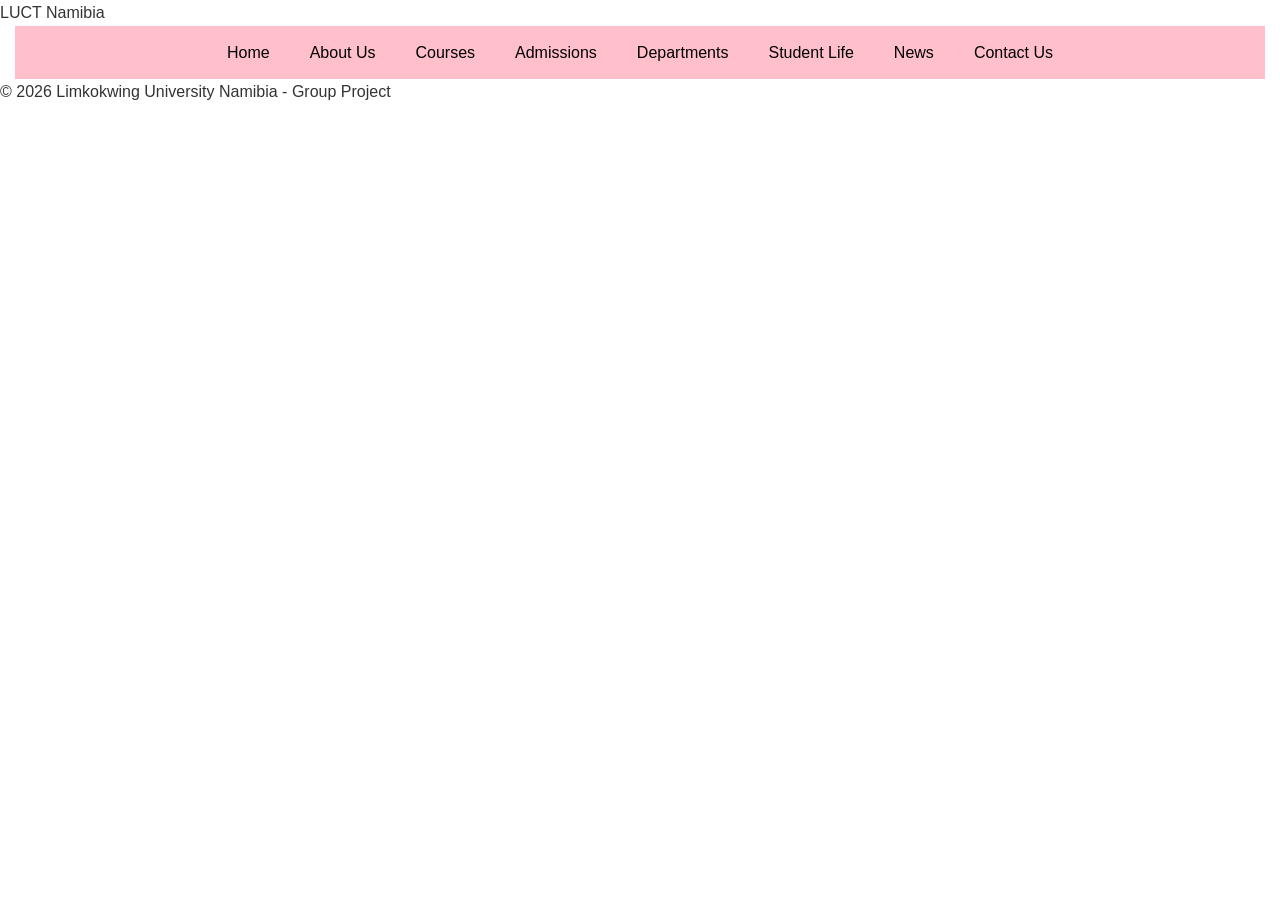
==== about.html @ 457fd742 "navbar" ====
<!DOCTYPE html>
<html lang="en">
<head>
    <meta charset="UTF-8">
    <meta name="viewport" content="width=device-width, initial-scale=1.0">
    <title>Home | Limkokwing University Namibia</title>
    <link rel="stylesheet" href="style.css">
</head>
<body>
    <header>
        <div class="navbar">
            <div class="logo">LUCT Namibia</div>
            <ul>
                <li><a href="index.html">Home</a></li>
                <li><a href="about.html">About Us</a></li>
                <li><a href="courses.html">Courses</a></li>
                <li><a href="admissions.html">Admissions</a></li>
                <li><a href="faculties.html">Departments</a></li>
                <li><a href="studentlife.html">Student Life</a></li>
                <li><a href="news.html">News</a></li>
                <li><a href="contact.html">Contact Us</a></li>
            </ul>
            </div>
        </nav>
    </header>

      <footer>
        <p>&copy; 2026 Limkokwing University Namibia - Group Project</p>
    </footer>
</body>
</html>
---- style.css ----
/* Basic reset */
*{
    margin: 0;
    padding: 0;
    box-sizing: border-box;
}

body{
    font-family: Arial, sans-serif;
    line-height: 1.6;
    color: #333;
}

/* Navigation Style */


.navbar a{  
   list-style-type:none;
    padding: 0px;
    display: flex;
    justify-content: left;
    float: left;
    text-align: center;
    padding: 14px 20px;
    display: flex;
    align-items:center;
    color:black;
    text-decoration:none;

}

.navbar ul{
      justify-content:center;
    padding:0px;
    margin:0 15px;
    list-style-type:none;
    display:flex;
    background-color:pink;
}
.navbar a:hover{
    background-color:rgb(219, 219, 177)
}
/* home-page-bento-box*/
.grid-container {
      display: grid;
      grid-template-rows: 200px 200px ;
    grid-template-columns: 1fr 1fr ;
    gap:1em;
    align-items: 1em;
    background-color:green;
    padding: 25px;
    padding-top: 2em;
    margin:2em;
    margin-left: 10em;
    margin-right: 10em;
}
.item1{
padding: 2em;
background-color: aqua;
color: white;
text-align: centre;
border-radius: 8px;
font-size:2rem;
    }
    .item2{
padding: 2em;
background-color: aqua;
color: white;
text-align: centre;
border-radius: 8px;
font-size:2rem;
    }
    .item3{
padding: 2em;
background-color: aqua;
color: white;
text-align: centre;
border-radius: 8px;
font-size:2rem;
    }
    .item4{
padding: 2em;
background-color: aqua;
color: white;
text-align: centre;
border-radius: 8px;
font-size:2rem;
    };
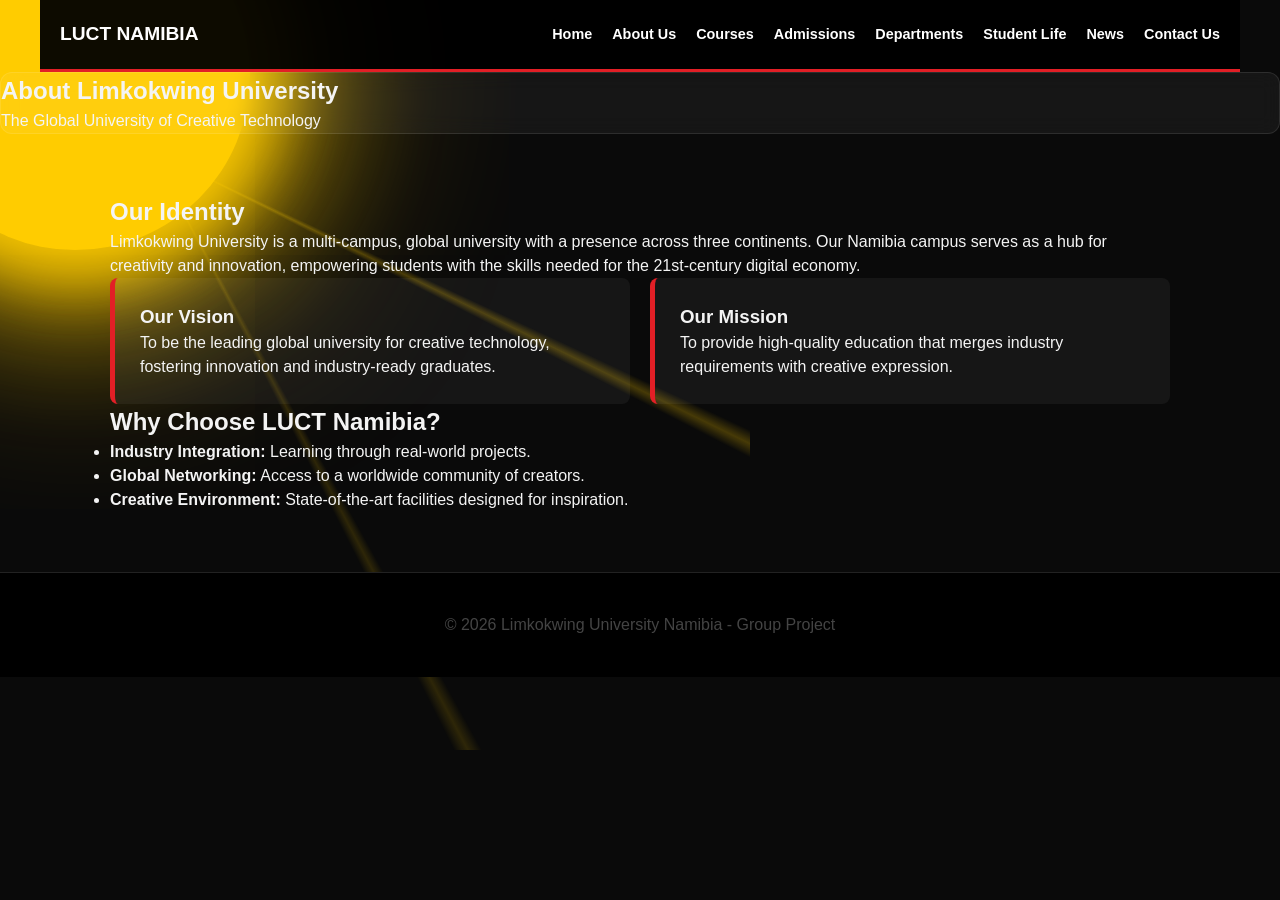
==== commit 895fe51b: "ABOUT US ALSO YEAH" ====
--- a/about.html
+++ b/about.html
@@ -3,7 +3,7 @@
 <head>
     <meta charset="UTF-8">
     <meta name="viewport" content="width=device-width, initial-scale=1.0">
-    <title>Home | Limkokwing University Namibia</title>
+    <title>About Us | Limkokwing University Namibia</title>
     <link rel="stylesheet" href="style.css">
 </head>
 <body>
@@ -20,11 +20,46 @@
                 <li><a href="news.html">News</a></li>
                 <li><a href="contact.html">Contact Us</a></li>
             </ul>
-            </div>
-        </nav>
+        </div>
     </header>
 
-      <footer>
+    <section class="about-banner">
+        <h1>About Limkokwing University</h1>
+        <p>The Global University of Creative Technology</p>
+    </section>
+
+    <main class="content-container">
+        <section class="university-profile">
+            <h2>Our Identity</h2>
+            <p>
+                Limkokwing University is a multi-campus, global university with a presence across 
+                three continents. Our Namibia campus serves as a hub for creativity and innovation, 
+                empowering students with the skills needed for the 21st-century digital economy.
+            </p>
+        </section>
+
+        <section class="vision-mission">
+            <div class="box">
+                <h3>Our Vision</h3>
+                <p>To be the leading global university for creative technology, fostering innovation and industry-ready graduates.</p>
+            </div>
+            <div class="box">
+                <h3>Our Mission</h3>
+                <p>To provide high-quality education that merges industry requirements with creative expression.</p>
+            </div>
+        </section>
+
+        <section class="core-values">
+            <h2>Why Choose LUCT Namibia?</h2>
+            <ul>
+                <li><strong>Industry Integration:</strong> Learning through real-world projects.</li>
+                <li><strong>Global Networking:</strong> Access to a worldwide community of creators.</li>
+                <li><strong>Creative Environment:</strong> State-of-the-art facilities designed for inspiration.</li>
+            </ul>
+        </section>
+    </main>
+
+    <footer>
         <p>&copy; 2026 Limkokwing University Namibia - Group Project</p>
     </footer>
 </body>
--- a/style.css
+++ b/style.css
@@ -1,89 +1,267 @@
-/* Basic reset */
-*{
-    margin: 0;
-    padding: 0;
-    box-sizing: border-box;
-}
-
-body{
-    font-family: Arial, sans-serif;
-    line-height: 1.6;
-    color: #333;
-}
-
-/* Navigation Style */
-
-
-.navbar a{  
-   list-style-type:none;
-    padding: 0px;
-    display: flex;
-    justify-content: left;
-    float: left;
-    text-align: center;
-    padding: 14px 20px;
-    display: flex;
-    align-items:center;
-    color:black;
-    text-decoration:none;
-
-}
-
-.navbar ul{
-      justify-content:center;
-    padding:0px;
-    margin:0 15px;
-    list-style-type:none;
-    display:flex;
-    background-color:pink;
-}
-.navbar a:hover{
-    background-color:rgb(219, 219, 177)
-}
-/* home-page-bento-box*/
-.grid-container {
-      display: grid;
-      grid-template-rows: 200px 200px ;
-    grid-template-columns: 1fr 1fr ;
-    gap:1em;
-    align-items: 1em;
-    background-color:green;
+/* LIMKOKWING UNIVERSITY NAMIBIA - FINAL CLEAN VERSION */
+
+/* --- 1. RESET --- */
+* { 
+    margin: 0; 
+    padding: 0; 
+    box-sizing: border-box; 
+}
+
+:root {
+    --luct-red: #e21f26;
+    --gold: #ffcc00;
+    --dark-bg: #0a0a0a;
+    --glass: rgba(255, 255, 255, 0.05);
+}
+
+/* --- 2. BODY --- */
+body { 
+    font-family: 'Inter', sans-serif; 
+    background: var(--dark-bg); 
+    color: #f4f4f4; 
+    line-height: 1.5; 
+    position: relative;
+    overflow-x: hidden;
+    min-height: 100vh;
+}
+
+/* --- 3. BACKGROUND EFFECTS --- */
+
+/* 🌕 Moon */
+body::before {
+    content: '';
+    position: fixed;
+    top: -100px; 
+    left: -100px; 
+    width: 350px;
+    height: 350px;
+    background: var(--gold); 
+    border-radius: 50%;
+    box-shadow: 
+        0 0 60px 30px rgba(255, 204, 0, 0.9), 
+        0 0 120px 60px rgba(255, 204, 0, 0.6), 
+        0 0 200px 100px rgba(255, 204, 0, 0.3);
+    z-index: -2; 
+    animation: moonPulse 4s ease-in-out infinite;
+    pointer-events: none;
+}
+
+/* 🌟 Rays */
+body::after {
+    content: '';
+    position: fixed;
+    top: -450px;
+    left: -450px;
+    width: 1200px;
+    height: 1200px;
+    background: conic-gradient(
+        from 115deg at center,
+        transparent 0%,
+        rgba(255, 204, 0, 0.25) 0.3%,
+        transparent 0.6%,
+        transparent 10%,
+        rgba(255, 204, 0, 0.15) 10.3%,
+        transparent 10.6%
+    );
+    z-index: -3; /* ✅ FIX: push further behind */
+    pointer-events: none;
+}
+
+/* --- 4. NAVBAR --- */
+.navbar { 
+    display: flex; 
+    justify-content: space-between; 
+    align-items: center; 
+    max-width: 1200px; 
+    margin: 0 auto; 
+    padding: 20px;
+    background: rgba(0, 0, 0, 0.95);
+    border-bottom: 3px solid var(--luct-red);
+    position: sticky;
+    top: 0;
+    z-index: 1000;
+}
+
+.logo { 
+    color: #fff; 
+    font-weight: 800; 
+    font-size: 1.2rem; 
+    text-transform: uppercase; 
+}
+
+.logo span { 
+    color: var(--luct-red); 
+    margin-left: 5px; 
+}
+
+.navbar ul { 
+    list-style: none; 
+    display: flex; 
+    gap: 20px; /* ✅ improved spacing */
+}
+
+.navbar ul li a { 
+    color: #fff; 
+    text-decoration: none; 
+    font-size: 0.9rem; 
+    font-weight: 600; 
+    transition: 0.3s; 
+}
+
+.navbar ul li a:hover, 
+.navbar ul li a.active { 
+    color: var(--luct-red); 
+}
+
+/* --- 5. BREAKING NEWS --- */
+.breaking-news-bar {
+    display: flex;
+    background: #000;
+    height: 50px;
+    border-bottom: 2px solid var(--luct-red);
+    overflow: hidden;
+    position: relative; /* ✅ FIX */
+}
+
+.ticker-label {
+    background: var(--luct-red);
+    color: #fff;
+    padding: 0 25px;
+    display: flex;
+    align-items: center;
+    font-weight: 800;
+    font-size: 0.85rem;
+    box-shadow: 10px 0 15px rgba(0,0,0,0.5);
+}
+
+.ticker-window { 
+    flex: 1; 
+    overflow: hidden; 
+    display: flex; 
+    align-items: center; 
+}
+
+.ticker-track {
+    display: flex;
+    white-space: nowrap;
+    animation: tv-scroll 25s linear infinite;
+    will-change: transform; /* ✅ performance fix */
+}
+
+.ticker-track span {
+    padding-right: 100px;
+    color: #fff;
+    font-size: 0.95rem;
+}
+
+/* --- 6. CONTENT --- */
+.container, 
+.content-container { 
+    max-width: 1100px; 
+    margin: 40px auto; 
+    padding: 20px; 
+    position: relative; 
+    z-index: 5; 
+}
+
+/* --- ABOUT --- */
+.about-banner, 
+.news-card {
+    background: var(--glass);
+    backdrop-filter: blur(10px);
+    border: 1px solid rgba(255, 255, 255, 0.1);
+    border-radius: 12px;
+}
+
+/* ✅ FIX: responsive layout */
+.vision-mission {
+    display: flex;
+    gap: 20px;
+    flex-wrap: wrap;
+}
+
+.vision-mission .box {
+    flex: 1 1 300px;
+    background: var(--glass);
     padding: 25px;
-    padding-top: 2em;
-    margin:2em;
-    margin-left: 10em;
-    margin-right: 10em;
-}
-.item1{
-padding: 2em;
-background-color: aqua;
-color: white;
-text-align: centre;
-border-radius: 8px;
-font-size:2rem;
+    border-left: 5px solid var(--luct-red);
+    border-radius: 8px;
+}
+
+/* --- NEWS --- */
+.news-grid { 
+    display: grid; 
+    grid-template-columns: repeat(auto-fit, minmax(280px, 1fr)); 
+    gap: 25px; 
+}
+
+.news-card { 
+    overflow: hidden; 
+    transition: 0.3s; 
+}
+
+.news-card:hover { 
+    transform: translateY(-8px); 
+    border-color: var(--luct-red); 
+}
+
+.card-img { 
+    height: 200px; 
+    background-size: cover; 
+    background-position: center; 
+}
+
+.card-content { 
+    padding: 25px; 
+}
+
+.label { 
+    color: var(--luct-red); 
+    font-weight: bold; 
+    font-size: 0.75rem; 
+    text-transform: uppercase; 
+}
+
+/* --- BUTTON --- */
+.btn { 
+    display: inline-block;
+    padding: 10px 22px; 
+    background: var(--luct-red); 
+    color: #fff; 
+    text-decoration: none;
+    border-radius: 4px; 
+    font-weight: bold;
+    cursor: pointer;
+    transition: 0.3s;
+}
+
+.btn:hover { 
+    background: #fff; 
+    color: var(--luct-red); 
+}
+
+/* --- FOOTER --- */
+footer { 
+    text-align: center; 
+    padding: 40px; 
+    background: #000; 
+    color: #444; 
+    border-top: 1px solid #222;
+}
+
+/* --- ANIMATIONS --- */
+@keyframes moonPulse {
+    0%, 100% { 
+        transform: scale(1); 
+        opacity: 0.7; 
     }
-    .item2{
-padding: 2em;
-background-color: aqua;
-color: white;
-text-align: centre;
-border-radius: 8px;
-font-size:2rem;
+    50% { 
+        transform: scale(1.05); 
+        opacity: 1; 
     }
-    .item3{
-padding: 2em;
-background-color: aqua;
-color: white;
-text-align: centre;
-border-radius: 8px;
-font-size:2rem;
-    }
-    .item4{
-padding: 2em;
-background-color: aqua;
-color: white;
-text-align: centre;
-border-radius: 8px;
-font-size:2rem;
-    };
-    +}
+
+@keyframes tv-scroll {
+    from { transform: translateX(0); }
+    to { transform: translateX(-50%); }
+}
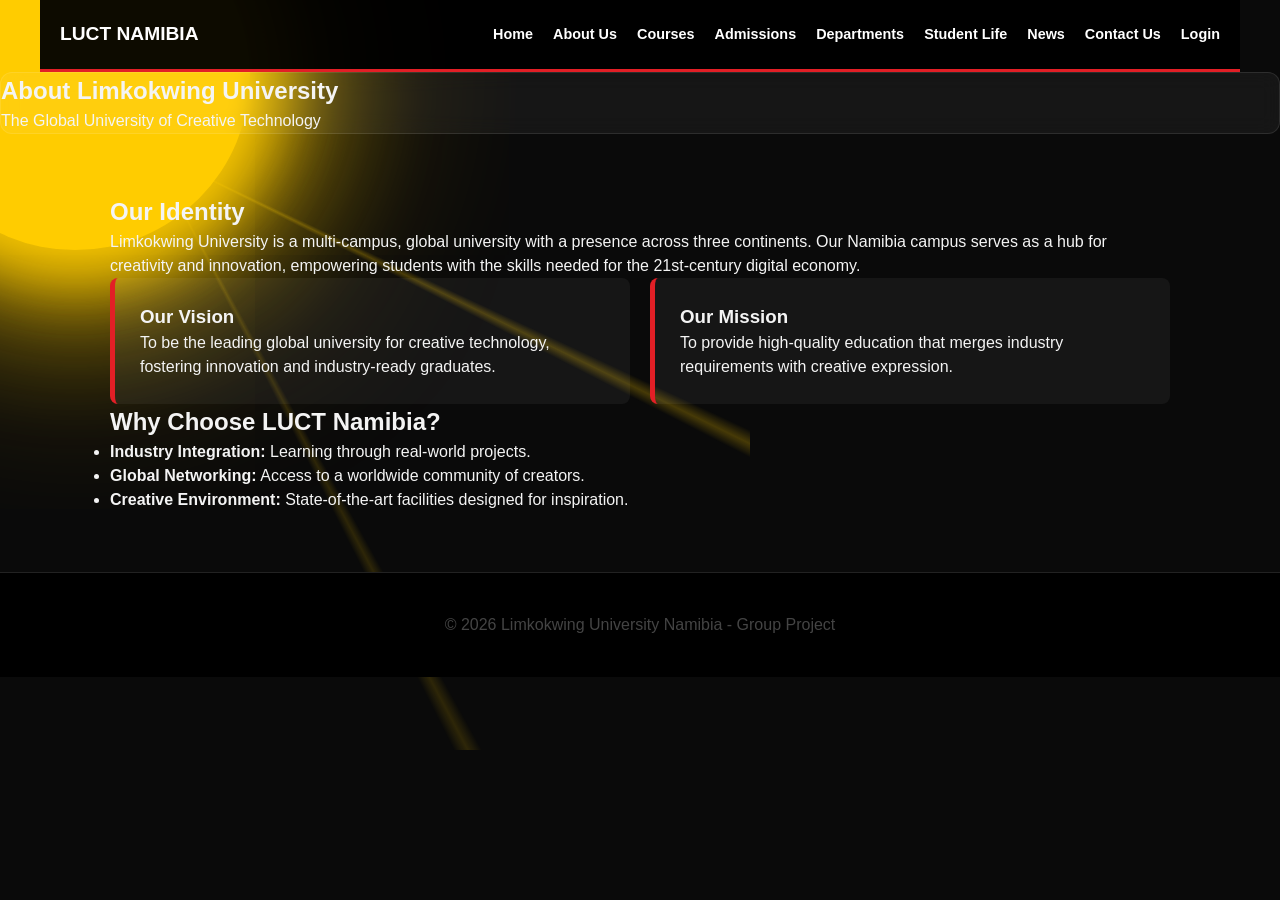
==== commit 9ea0878e: "linked the correct javascript" ====
--- a/about.html
+++ b/about.html
@@ -19,6 +19,7 @@
                 <li><a href="studentlife.html">Student Life</a></li>
                 <li><a href="news.html">News</a></li>
                 <li><a href="contact.html">Contact Us</a></li>
+                <li><a href="login.html">Login</a></li>
             </ul>
         </div>
     </header>
@@ -62,5 +63,9 @@
     <footer>
         <p>&copy; 2026 Limkokwing University Namibia - Group Project</p>
     </footer>
+
+<script src="js/nav.js"></script>
+<script src="js/admissions.js"></script>
+<script src="js/login.js"></script>    
 </body>
 </html>
--- a/style.css
+++ b/style.css
@@ -1,4 +1,4 @@
-/* LIMKOKWING UNIVERSITY NAMIBIA - FINAL CLEAN VERSION */
+
 
 /* --- 1. RESET --- */
 * { 
@@ -27,7 +27,7 @@
 
 /* --- 3. BACKGROUND EFFECTS --- */
 
-/* 🌕 Moon */
+/*  Moon */
 body::before {
     content: '';
     position: fixed;
@@ -46,7 +46,7 @@
     pointer-events: none;
 }
 
-/* 🌟 Rays */
+/*  Rays */
 body::after {
     content: '';
     position: fixed;
@@ -187,7 +187,15 @@
     border-left: 5px solid var(--luct-red);
     border-radius: 8px;
 }
-
+.item1{
+display: flex;
+padding: 1.5em;
+color: white;
+text-align: centre;
+border-radius: 8px;
+font-size:2rem;
+gap: var(--gap-size)
+}
 /* --- NEWS --- */
 .news-grid { 
     display: grid; 
@@ -254,6 +262,7 @@
     0%, 100% { 
         transform: scale(1); 
         opacity: 0.7; 
+>>>>>>> 895fe51b7016f269756a88d7f6ab9ed6ba9dc05d
     }
     50% { 
         transform: scale(1.05); 
@@ -264,4 +273,59 @@
 @keyframes tv-scroll {
     from { transform: translateX(0); }
     to { transform: translateX(-50%); }
-}+}
+
+/* --- HERO --- */
+.hero {
+  position: relative;
+  height: 80vh;
+  background: url('images/images2.jpg') no-repeat center center/cover;
+  display: flex;
+  align-items: center;
+  justify-content: center;
+  text-align: center;
+}
+
+.hero-overlay {
+  background: rgba(0, 0, 0, 0.6);
+  padding: 40px;
+  border-radius: 12px;
+}
+
+.hero h1 {
+  font-size: 3rem;
+  color: var(--gold);
+  margin-bottom: 15px;
+}
+
+.hero p {
+  font-size: 1.2rem;
+  color: #fff;
+  margin-bottom: 25px;
+}
+
+/* --- GRID CONTAINER --- */
+.grid-container {
+  display: grid;
+  grid-template-columns: repeat(auto-fit, minmax(250px, 1fr));
+  gap: 20px;
+  margin: 40px auto;
+  max-width: 1100px;
+  padding: 20px;
+}
+
+.grid-container div {
+  background: var(--glass);
+  backdrop-filter: blur(8px);
+  padding: 30px;
+  text-align: center;
+  font-size: 1.2rem;
+  border-radius: 10px;
+  border-left: 5px solid var(--luct-red);
+  transition: 0.3s;
+}
+
+.grid-container div:hover {
+  transform: translateY(-5px);
+  border-color: var(--gold);
+};
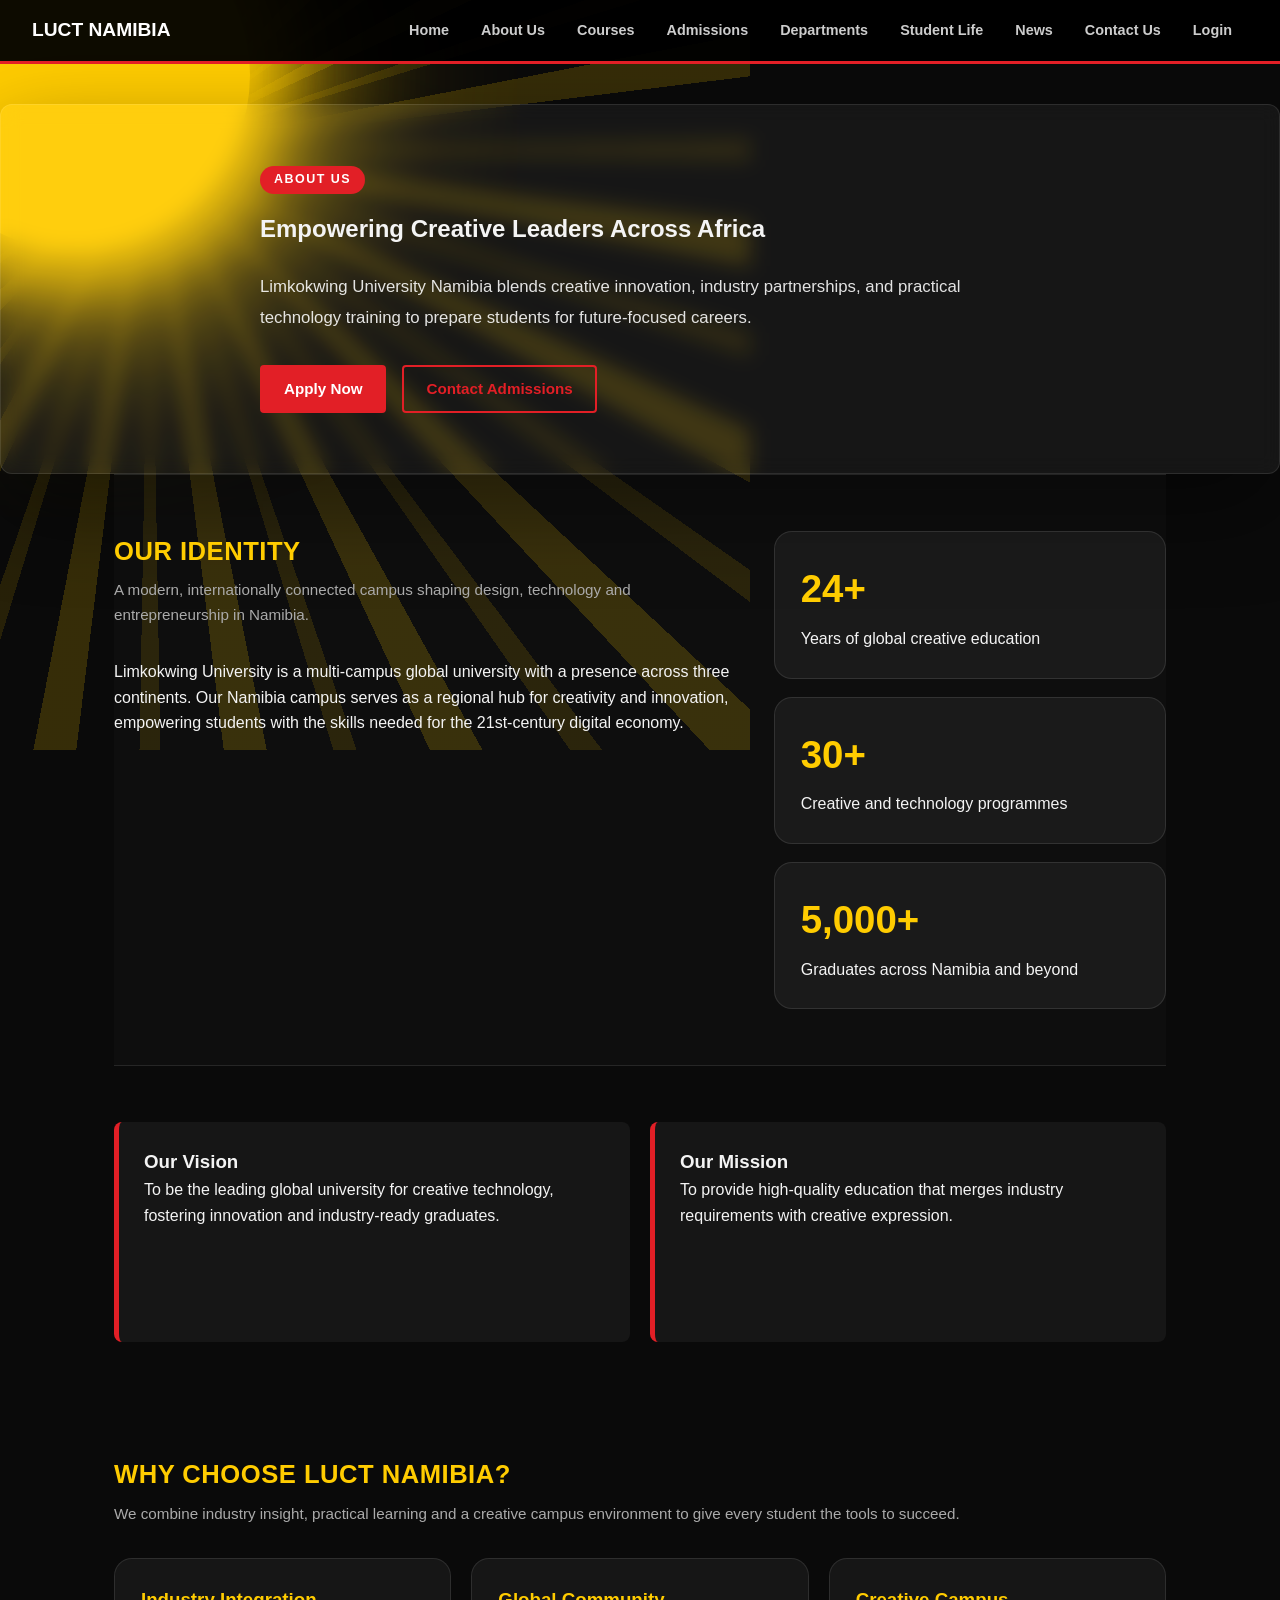
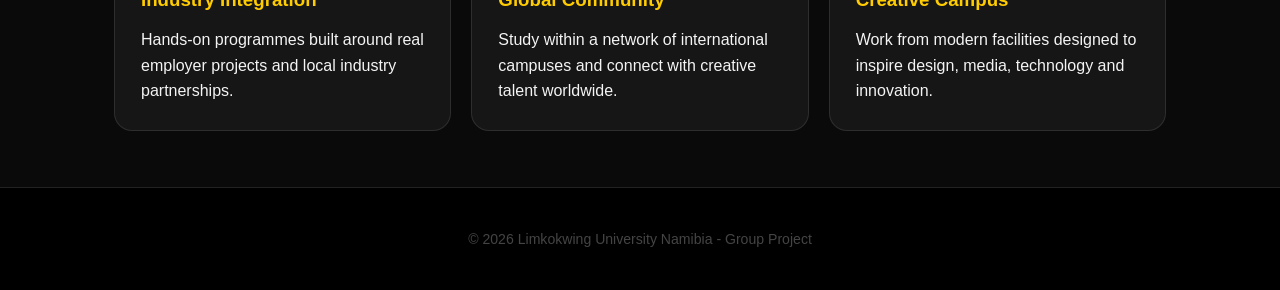
==== commit 8afc1e7b: "I  PUT MY INFOR ON THE LOGIN PAGE THAT WILL BE ACCESSED BY ADMINISTRATORS ONLY , BUT ITS NOT MY PAGE" ====
--- a/about.html
+++ b/about.html
@@ -24,22 +24,44 @@
         </div>
     </header>
 
-    <section class="about-banner">
-        <h1>About Limkokwing University</h1>
-        <p>The Global University of Creative Technology</p>
+    <section class="about-banner section">
+        <div class="banner-copywrap">
+            <span class="hero-badge">About Us</span>
+            <h1>Empowering Creative Leaders Across Africa</h1>
+            <p class="banner-copy">Limkokwing University Namibia blends creative innovation, industry partnerships, and practical technology training to prepare students for future-focused careers.</p>
+            <div class="banner-actions">
+                <a href="admissions.html" class="btn">Apply Now</a>
+                <a href="contact.html" class="btn btn-outline">Contact Admissions</a>
+            </div>
+        </div>
     </section>
 
     <main class="content-container">
-        <section class="university-profile">
-            <h2>Our Identity</h2>
-            <p>
-                Limkokwing University is a multi-campus, global university with a presence across 
-                three continents. Our Namibia campus serves as a hub for creativity and innovation, 
-                empowering students with the skills needed for the 21st-century digital economy.
-            </p>
+        <section class="university-profile section section-alt">
+            <div class="profile-grid">
+                <div>
+                    <h2 class="section-title">Our Identity</h2>
+                    <p class="section-sub">A modern, internationally connected campus shaping design, technology and entrepreneurship in Namibia.</p>
+                    <p>Limkokwing University is a multi-campus global university with a presence across three continents. Our Namibia campus serves as a regional hub for creativity and innovation, empowering students with the skills needed for the 21st-century digital economy.</p>
+                </div>
+                <div class="profile-stats">
+                    <div class="stat-card">
+                        <div class="stat-value">24+</div>
+                        <p>Years of global creative education</p>
+                    </div>
+                    <div class="stat-card">
+                        <div class="stat-value">30+</div>
+                        <p>Creative and technology programmes</p>
+                    </div>
+                    <div class="stat-card">
+                        <div class="stat-value">5,000+</div>
+                        <p>Graduates across Namibia and beyond</p>
+                    </div>
+                </div>
+            </div>
         </section>
 
-        <section class="vision-mission">
+        <section class="vision-mission section">
             <div class="box">
                 <h3>Our Vision</h3>
                 <p>To be the leading global university for creative technology, fostering innovation and industry-ready graduates.</p>
@@ -50,13 +72,23 @@
             </div>
         </section>
 
-        <section class="core-values">
-            <h2>Why Choose LUCT Namibia?</h2>
-            <ul>
-                <li><strong>Industry Integration:</strong> Learning through real-world projects.</li>
-                <li><strong>Global Networking:</strong> Access to a worldwide community of creators.</li>
-                <li><strong>Creative Environment:</strong> State-of-the-art facilities designed for inspiration.</li>
-            </ul>
+        <section class="core-values section">
+            <h2 class="section-title">Why Choose LUCT Namibia?</h2>
+            <p class="section-sub">We combine industry insight, practical learning and a creative campus environment to give every student the tools to succeed.</p>
+            <div class="values-grid">
+                <div class="value-card">
+                    <h3>Industry Integration</h3>
+                    <p>Hands-on programmes built around real employer projects and local industry partnerships.</p>
+                </div>
+                <div class="value-card">
+                    <h3>Global Community</h3>
+                    <p>Study within a network of international campuses and connect with creative talent worldwide.</p>
+                </div>
+                <div class="value-card">
+                    <h3>Creative Campus</h3>
+                    <p>Work from modern facilities designed to inspire design, media, technology and innovation.</p>
+                </div>
+            </div>
         </section>
     </main>
 
--- a/style.css
+++ b/style.css
@@ -1,289 +1,219 @@
-
+/* =============================================
+   LIMKOKWING UNIVERSITY NAMIBIA - SHARED STYLES
+   ============================================= */
 
 /* --- 1. RESET --- */
-* { 
-    margin: 0; 
-    padding: 0; 
-    box-sizing: border-box; 
-}
-
+* {
+  margin: 0;
+  padding: 0;
+  box-sizing: border-box;
+}
+
+/* --- 2. VARIABLES --- */
 :root {
-    --luct-red: #e21f26;
-    --gold: #ffcc00;
-    --dark-bg: #0a0a0a;
-    --glass: rgba(255, 255, 255, 0.05);
-}
-
-/* --- 2. BODY --- */
-body { 
-    font-family: 'Inter', sans-serif; 
-    background: var(--dark-bg); 
-    color: #f4f4f4; 
-    line-height: 1.5; 
-    position: relative;
-    overflow-x: hidden;
-    min-height: 100vh;
-}
-
-/* --- 3. BACKGROUND EFFECTS --- */
-
-/*  Moon */
+  --luct-red:     #e21f26;
+  --gold:         #ffcc00;
+  --dark-bg:      #0a0a0a;
+  --glass:        rgba(255, 255, 255, 0.05);
+  --glass-border: rgba(255, 255, 255, 0.1);
+  --text:         #f4f4f4;
+  --muted:        #aaaaaa;
+  --border:       rgba(255, 255, 255, 0.1);
+}
+
+/* --- 3. BODY --- */
+body {
+  font-family: 'Inter', 'Segoe UI', Arial, sans-serif;
+  background: var(--dark-bg);
+  color: var(--text);
+  line-height: 1.6;
+  overflow-x: hidden;
+  min-height: 100vh;
+  position: relative;
+}
+
+/* --- 4. BACKGROUND EFFECTS (Moon + Rays) --- */
 body::before {
-    content: '';
-    position: fixed;
-    top: -100px; 
-    left: -100px; 
-    width: 350px;
-    height: 350px;
-    background: var(--gold); 
-    border-radius: 50%;
-    box-shadow: 
-        0 0 60px 30px rgba(255, 204, 0, 0.9), 
-        0 0 120px 60px rgba(255, 204, 0, 0.6), 
-        0 0 200px 100px rgba(255, 204, 0, 0.3);
-    z-index: -2; 
-    animation: moonPulse 4s ease-in-out infinite;
-    pointer-events: none;
-}
-
-/*  Rays */
+  content: '';
+  position: fixed;
+  top: -100px;
+  left: -100px;
+  width: 350px;
+  height: 350px;
+  background: var(--gold);
+  border-radius: 50%;
+  box-shadow:
+    0 0 60px 30px rgba(255, 204, 0, 0.9),
+    0 0 120px 60px rgba(255, 204, 0, 0.6),
+    0 0 200px 100px rgba(255, 204, 0, 0.3);
+  z-index: -2;
+  animation: moonPulse 4s ease-in-out infinite;
+  pointer-events: none;
+}
+
 body::after {
-    content: '';
-    position: fixed;
-    top: -450px;
-    left: -450px;
-    width: 1200px;
-    height: 1200px;
-    background: conic-gradient(
-        from 115deg at center,
-        transparent 0%,
-        rgba(255, 204, 0, 0.25) 0.3%,
-        transparent 0.6%,
-        transparent 10%,
-        rgba(255, 204, 0, 0.15) 10.3%,
-        transparent 10.6%
-    );
-    z-index: -3; /* ✅ FIX: push further behind */
-    pointer-events: none;
-}
-
-/* --- 4. NAVBAR --- */
-.navbar { 
-    display: flex; 
-    justify-content: space-between; 
-    align-items: center; 
-    max-width: 1200px; 
-    margin: 0 auto; 
-    padding: 20px;
-    background: rgba(0, 0, 0, 0.95);
-    border-bottom: 3px solid var(--luct-red);
-    position: sticky;
-    top: 0;
-    z-index: 1000;
-}
-
-.logo { 
-    color: #fff; 
-    font-weight: 800; 
-    font-size: 1.2rem; 
-    text-transform: uppercase; 
-}
-
-.logo span { 
-    color: var(--luct-red); 
-    margin-left: 5px; 
-}
-
-.navbar ul { 
-    list-style: none; 
-    display: flex; 
-    gap: 20px; /* ✅ improved spacing */
-}
-
-.navbar ul li a { 
-    color: #fff; 
-    text-decoration: none; 
-    font-size: 0.9rem; 
-    font-weight: 600; 
-    transition: 0.3s; 
-}
-
-.navbar ul li a:hover, 
-.navbar ul li a.active { 
-    color: var(--luct-red); 
-}
-
-/* --- 5. BREAKING NEWS --- */
+  content: '';
+  position: fixed;
+  top: -450px;
+  left: -450px;
+  width: 1200px;
+  height: 1200px;
+  background: repeating-conic-gradient(
+    from 115deg at center,
+    rgba(255, 204, 0, 0.18) 0deg 4deg,
+    transparent 4deg 10deg,
+    rgba(255, 204, 0, 0.12) 10deg 12deg,
+    transparent 12deg 18deg
+  );
+  z-index: -3;
+  pointer-events: none;
+  animation: sunRaysRotate 35s linear infinite;
+}
+
+@keyframes sunRaysRotate {
+  from {
+    transform: rotate(0deg);
+  }
+  to {
+    transform: rotate(360deg);
+  }
+}
+
+/* --- 5. NAVBAR --- */
+.navbar,
+nav {
+  display: flex;
+  justify-content: space-between;
+  align-items: center;
+  padding: 0 2rem;
+  height: 64px;
+  background: rgba(0, 0, 0, 0.95);
+  border-bottom: 3px solid var(--luct-red);
+  position: sticky;
+  top: 0;
+  z-index: 1000;
+}
+
+.nav-logo,
+.logo {
+  color: #fff;
+  font-weight: 800;
+  font-size: 1.2rem;
+  text-transform: uppercase;
+}
+
+.nav-logo span,
+.logo span {
+  color: var(--luct-red);
+  margin-left: 5px;
+}
+
+.nav-links,
+.navbar ul {
+  list-style: none;
+  display: flex;
+  gap: 0;
+}
+
+.nav-links a,
+.navbar ul li a {
+  color: rgba(255, 255, 255, 0.8);
+  text-decoration: none;
+  padding: 0 1rem;
+  font-size: 0.9rem;
+  font-weight: 600;
+  height: 64px;
+  display: flex;
+  align-items: center;
+  transition: color 0.3s, background 0.3s;
+}
+
+.nav-links a:hover,
+.nav-links a.active,
+.navbar ul li a:hover,
+.navbar ul li a.active {
+  color: var(--luct-red);
+  background: rgba(255, 255, 255, 0.05);
+}
+
+.nav-links a.active {
+  border-bottom: 3px solid var(--luct-red);
+}
+
+.hamburger {
+  display: none;
+  flex-direction: column;
+  gap: 5px;
+  cursor: pointer;
+}
+
+.hamburger span {
+  width: 24px;
+  height: 2px;
+  background: #fff;
+  display: block;
+}
+
+/* --- 6. BREAKING NEWS BAR --- */
 .breaking-news-bar {
-    display: flex;
-    background: #000;
-    height: 50px;
-    border-bottom: 2px solid var(--luct-red);
-    overflow: hidden;
-    position: relative; /* ✅ FIX */
+  display: flex;
+  background: #000;
+  height: 50px;
+  border-bottom: 2px solid var(--luct-red);
+  overflow: hidden;
+  position: relative;
 }
 
 .ticker-label {
-    background: var(--luct-red);
-    color: #fff;
-    padding: 0 25px;
-    display: flex;
-    align-items: center;
-    font-weight: 800;
-    font-size: 0.85rem;
-    box-shadow: 10px 0 15px rgba(0,0,0,0.5);
-}
-
-.ticker-window { 
-    flex: 1; 
-    overflow: hidden; 
-    display: flex; 
-    align-items: center; 
+  background: var(--luct-red);
+  color: #fff;
+  padding: 0 25px;
+  display: flex;
+  align-items: center;
+  font-weight: 800;
+  font-size: 0.85rem;
+  box-shadow: 10px 0 15px rgba(0, 0, 0, 0.5);
+}
+
+.ticker-window {
+  flex: 1;
+  overflow: hidden;
+  display: flex;
+  align-items: center;
 }
 
 .ticker-track {
-    display: flex;
-    white-space: nowrap;
-    animation: tv-scroll 25s linear infinite;
-    will-change: transform; /* ✅ performance fix */
+  display: flex;
+  white-space: nowrap;
+  animation: tv-scroll 25s linear infinite;
+  will-change: transform;
 }
 
 .ticker-track span {
-    padding-right: 100px;
-    color: #fff;
-    font-size: 0.95rem;
-}
-
-/* --- 6. CONTENT --- */
-.container, 
-.content-container { 
-    max-width: 1100px; 
-    margin: 40px auto; 
-    padding: 20px; 
-    position: relative; 
-    z-index: 5; 
-}
-
-/* --- ABOUT --- */
-.about-banner, 
-.news-card {
-    background: var(--glass);
-    backdrop-filter: blur(10px);
-    border: 1px solid rgba(255, 255, 255, 0.1);
-    border-radius: 12px;
-}
-
-/* ✅ FIX: responsive layout */
-.vision-mission {
-    display: flex;
-    gap: 20px;
-    flex-wrap: wrap;
-}
-
-.vision-mission .box {
-    flex: 1 1 300px;
-    background: var(--glass);
-    padding: 25px;
-    border-left: 5px solid var(--luct-red);
-    border-radius: 8px;
-}
-.item1{
-display: flex;
-padding: 1.5em;
-color: white;
-text-align: centre;
-border-radius: 8px;
-font-size:2rem;
-gap: var(--gap-size)
-}
-/* --- NEWS --- */
-.news-grid { 
-    display: grid; 
-    grid-template-columns: repeat(auto-fit, minmax(280px, 1fr)); 
-    gap: 25px; 
-}
-
-.news-card { 
-    overflow: hidden; 
-    transition: 0.3s; 
-}
-
-.news-card:hover { 
-    transform: translateY(-8px); 
-    border-color: var(--luct-red); 
-}
-
-.card-img { 
-    height: 200px; 
-    background-size: cover; 
-    background-position: center; 
-}
-
-.card-content { 
-    padding: 25px; 
-}
-
-.label { 
-    color: var(--luct-red); 
-    font-weight: bold; 
-    font-size: 0.75rem; 
-    text-transform: uppercase; 
-}
-
-/* --- BUTTON --- */
-.btn { 
-    display: inline-block;
-    padding: 10px 22px; 
-    background: var(--luct-red); 
-    color: #fff; 
-    text-decoration: none;
-    border-radius: 4px; 
-    font-weight: bold;
-    cursor: pointer;
-    transition: 0.3s;
-}
-
-.btn:hover { 
-    background: #fff; 
-    color: var(--luct-red); 
-}
-
-/* --- FOOTER --- */
-footer { 
-    text-align: center; 
-    padding: 40px; 
-    background: #000; 
-    color: #444; 
-    border-top: 1px solid #222;
-}
-
-/* --- ANIMATIONS --- */
-@keyframes moonPulse {
-    0%, 100% { 
-        transform: scale(1); 
-        opacity: 0.7; 
->>>>>>> 895fe51b7016f269756a88d7f6ab9ed6ba9dc05d
-    }
-    50% { 
-        transform: scale(1.05); 
-        opacity: 1; 
-    }
-}
-
-@keyframes tv-scroll {
-    from { transform: translateX(0); }
-    to { transform: translateX(-50%); }
-}
-
-/* --- HERO --- */
+  padding-right: 100px;
+  color: #fff;
+  font-size: 0.95rem;
+}
+
+/* --- 7. HERO --- */
 .hero {
   position: relative;
-  height: 80vh;
-  background: url('images/images2.jpg') no-repeat center center/cover;
+  padding: 5rem 2rem;
   display: flex;
   align-items: center;
   justify-content: center;
   text-align: center;
+  color: #fff;
+}
+
+.hero-admissions {
+  background: linear-gradient(135deg, #0a0a0a 60%, #1a0005 100%);
+  border-bottom: 2px solid var(--luct-red);
+}
+
+.hero-student-life {
+  background: linear-gradient(135deg, #0a0a0a 0%, #1a0a00 100%);
+  border-bottom: 2px solid var(--gold);
 }
 
 .hero-overlay {
@@ -293,18 +223,457 @@
 }
 
 .hero h1 {
-  font-size: 3rem;
-  color: var(--gold);
-  margin-bottom: 15px;
+  font-size: 2.8rem;
+  font-weight: 800;
+  color: var(--gold);
+  margin-bottom: 0.75rem;
 }
 
 .hero p {
-  font-size: 1.2rem;
+  font-size: 1.1rem;
+  color: rgba(255, 255, 255, 0.8);
+  max-width: 600px;
+  margin: 0 auto;
+}
+
+.hero-badge {
+  display: inline-block;
+  background: var(--luct-red);
   color: #fff;
-  margin-bottom: 25px;
-}
-
-/* --- GRID CONTAINER --- */
+  font-size: 0.78rem;
+  font-weight: 700;
+  padding: 4px 14px;
+  border-radius: 20px;
+  margin-bottom: 1rem;
+  letter-spacing: 1.5px;
+  text-transform: uppercase;
+}
+
+/* --- 8. LAYOUT --- */
+.container,
+.content-container {
+  max-width: 1100px;
+  margin: 0 auto;
+  padding: 0 1.5rem;
+  position: relative;
+  z-index: 5;
+}
+
+.section {
+  padding: 3.5rem 0;
+  position: relative;
+  z-index: 5;
+}
+
+.section-alt {
+  background: rgba(255, 255, 255, 0.02);
+  border-top: 1px solid var(--border);
+  border-bottom: 1px solid var(--border);
+}
+
+.section-title {
+  font-size: 1.6rem;
+  font-weight: 800;
+  color: var(--gold);
+  margin-bottom: 0.4rem;
+  text-transform: uppercase;
+  letter-spacing: 0.5px;
+}
+
+.section-sub {
+  color: var(--muted);
+  margin-bottom: 2rem;
+  font-size: 0.95rem;
+}
+
+.about-banner {
+  margin: 40px auto 0;
+  padding: 60px 40px;
+  background: linear-gradient(180deg, rgba(0, 0, 0, 0.55), rgba(10, 10, 10, 0.95)), url('images/hero-bg.jpg');
+  background-size: cover;
+  background-position: center;
+  border-radius: 24px;
+  box-shadow: 0 35px 90px rgba(0, 0, 0, 0.45);
+}
+
+.banner-copywrap {
+  max-width: 760px;
+  margin: 0 auto;
+}
+
+.banner-copy {
+  color: rgba(255, 255, 255, 0.88);
+  font-size: 1.05rem;
+  line-height: 1.8;
+  margin: 1.5rem 0 2rem;
+}
+
+.banner-actions {
+  display: flex;
+  flex-wrap: wrap;
+  gap: 16px;
+}
+
+.profile-grid {
+  display: grid;
+  grid-template-columns: minmax(320px, 1.6fr) minmax(240px, 1fr);
+  gap: 32px;
+  align-items: start;
+}
+
+.profile-stats {
+  display: grid;
+  gap: 18px;
+}
+
+.stat-card,
+.value-card {
+  background: rgba(255, 255, 255, 0.05);
+  border: 1px solid rgba(255, 255, 255, 0.1);
+  border-radius: 18px;
+  padding: 26px;
+}
+
+.stat-value {
+  display: block;
+  font-size: 2.4rem;
+  color: var(--gold);
+  font-weight: 800;
+  margin-bottom: 0.4rem;
+}
+
+.values-grid {
+  display: grid;
+  grid-template-columns: repeat(auto-fit, minmax(220px, 1fr));
+  gap: 20px;
+  margin-top: 1.5rem;
+}
+
+.value-card {
+  transition: transform 0.3s ease, border-color 0.3s ease;
+}
+
+.value-card h3 {
+  color: var(--gold);
+  margin-bottom: 0.75rem;
+}
+
+.value-card:hover {
+  transform: translateY(-6px);
+  border-color: var(--luct-red);
+}
+
+.vision-mission {
+  display: flex;
+  gap: 24px;
+  flex-wrap: wrap;
+}
+
+.vision-mission .box {
+  min-height: 220px;
+}
+
+@media (max-width: 900px) {
+  .profile-grid {
+    grid-template-columns: 1fr;
+  }
+
+  .vision-mission {
+    flex-direction: column;
+  }
+
+  .about-banner {
+    padding: 45px 28px;
+  }
+}
+
+.divider {
+  border: none;
+  border-top: 2px solid var(--luct-red);
+  width: 48px;
+  margin: 0.5rem 0 1.5rem;
+}
+
+/* --- 9. SHARED GLASS CARDS --- */
+.about-banner,
+.news-card {
+  background: var(--glass);
+  backdrop-filter: blur(10px);
+  border: 1px solid var(--glass-border);
+  border-radius: 12px;
+}
+
+.news-grid {
+  display: grid;
+  grid-template-columns: repeat(auto-fit, minmax(280px, 1fr));
+  gap: 25px;
+}
+
+.more-news {
+  text-align: center;
+  margin: 40px auto 0;
+}
+
+.more-news-wrap {
+  display: inline-flex;
+  align-items: center;
+  gap: 16px;
+  background: rgba(255, 255, 255, 0.04);
+  border: 1px solid rgba(255, 255, 255, 0.12);
+  border-radius: 14px;
+  padding: 22px 28px;
+}
+
+.more-news-wrap p {
+  margin: 0;
+  color: rgba(255, 255, 255, 0.8);
+  font-weight: 600;
+}
+
+.visitor-report {
+  margin: 40px auto 0;
+  text-align: center;
+}
+
+.visitor-report-wrap {
+  display: inline-flex;
+  flex-direction: column;
+  align-items: center;
+  gap: 18px;
+  background: rgba(255, 255, 255, 0.04);
+  border: 1px solid rgba(255, 255, 255, 0.12);
+  border-radius: 16px;
+  padding: 32px 28px;
+}
+
+.visitor-report-wrap h2 {
+  color: var(--gold);
+  margin: 0;
+}
+
+.visitor-report-wrap p {
+  margin: 0;
+  max-width: 540px;
+  color: rgba(255, 255, 255, 0.8);
+  line-height: 1.6;
+}
+
+.info-form-overlay {
+  position: fixed;
+  inset: 0;
+  display: none;
+  align-items: center;
+  justify-content: center;
+  background: rgba(0, 0, 0, 0.75);
+  z-index: 10000;
+  padding: 20px;
+}
+
+.info-form-overlay.active {
+  display: flex;
+}
+
+.info-form-card {
+  width: 100%;
+  max-width: 420px;
+  background: rgba(10, 10, 10, 0.98);
+  border: 1px solid rgba(255, 255, 255, 0.12);
+  border-radius: 22px;
+  padding: 28px;
+  box-shadow: 0 32px 80px rgba(0, 0, 0, 0.5);
+}
+
+.info-form-card h3 {
+  color: var(--gold);
+  margin-bottom: 0.5rem;
+}
+
+.info-form-card p {
+  color: var(--muted);
+  margin-bottom: 1.4rem;
+  line-height: 1.6;
+}
+
+.info-form-card label {
+  display: block;
+  margin-bottom: 0.5rem;
+  color: rgba(255, 255, 255, 0.85);
+  font-weight: 600;
+}
+
+.info-form-card input {
+  width: 100%;
+  padding: 14px 16px;
+  border-radius: 12px;
+  border: 1px solid rgba(255, 255, 255, 0.12);
+  background: rgba(255, 255, 255, 0.05);
+  color: #fff;
+  margin-bottom: 18px;
+}
+
+.info-form-card input:focus {
+  outline: none;
+  border-color: var(--luct-red);
+  background: rgba(255, 255, 255, 0.09);
+}
+
+.form-actions {
+  display: flex;
+  justify-content: flex-end;
+  gap: 12px;
+  flex-wrap: wrap;
+}
+
+@media (max-width: 560px) {
+  .info-form-card {
+    padding: 22px;
+  }
+
+  .form-actions {
+    flex-direction: column;
+    align-items: stretch;
+  }
+}
+
+.news-card {
+  overflow: hidden;
+  transition: 0.3s;
+}
+
+.news-card:hover {
+  transform: translateY(-8px);
+  border-color: var(--luct-red);
+}
+
+@keyframes slideZoom {
+  0% {
+    background-size: 100%;
+    background-position: center;
+  }
+  50% {
+    background-size: 110%;
+    background-position: left;
+  }
+  100% {
+    background-size: 100%;
+    background-position: center;
+  }
+}
+
+.card-img {
+  height: 200px;
+  background-size: cover;
+  background-position: center;
+  animation: slideZoom 4s ease-in-out infinite;
+}
+
+.img-1 {
+  background-image: url('images/ARTS.png');
+}
+
+.img-2 {
+  background-image: url('images/CORDING.png');
+}
+
+.img-3 {
+  background-image: url('images/graduation.png');
+}
+.img-4 {
+  background-image: url('images/img3.png');
+}
+
+.img-5 {
+  background-image: url('images/img1.png');
+}
+
+.img-6 {
+  background-image: url('images/img6.png');
+}
+
+.card-content {
+  padding: 25px;
+}
+
+/* --- 10. BUTTONS --- */
+.btn {
+  display: inline-block;
+  padding: 10px 22px;
+  background: var(--luct-red);
+  color: #fff;
+  text-decoration: none;
+  border-radius: 4px;
+  font-weight: 700;
+  cursor: pointer;
+  border: 2px solid var(--luct-red);
+  transition: 0.3s;
+  font-family: inherit;
+  font-size: 0.95rem;
+}
+
+.btn:hover {
+  background: #fff;
+  color: var(--luct-red);
+}
+
+.btn-outline {
+  background: transparent;
+  color: var(--luct-red);
+  border: 2px solid var(--luct-red);
+}
+
+.btn-outline:hover {
+  background: var(--luct-red);
+  color: #fff;
+}
+
+/* --- 11. BADGES --- */
+.badge {
+  display: inline-block;
+  padding: 3px 10px;
+  border-radius: 20px;
+  font-size: 0.78rem;
+  font-weight: 700;
+}
+
+.badge-open     { background: rgba(26,122,60,0.25);  color: #4caf7d; border: 1px solid #4caf7d; }
+.badge-upcoming { background: rgba(255,204,0,0.15);  color: var(--gold); border: 1px solid var(--gold); }
+.badge-closed   { background: rgba(226,31,38,0.15);  color: var(--luct-red); border: 1px solid var(--luct-red); }
+
+/* --- 12. FOOTER --- */
+footer {
+  text-align: center;
+  padding: 40px;
+  background: #000;
+  color: #444;
+  border-top: 1px solid #222;
+  font-size: 0.88rem;
+}
+
+footer span {
+  color: var(--luct-red);
+  font-weight: 700;
+}
+
+footer p + p {
+  margin-top: 6px;
+}
+
+/* --- 13. TEAMMATES: Vision/Mission --- */
+.vision-mission {
+  display: flex;
+  gap: 20px;
+  flex-wrap: wrap;
+}
+
+.vision-mission .box {
+  flex: 1 1 300px;
+  background: var(--glass);
+  padding: 25px;
+  border-left: 5px solid var(--luct-red);
+  border-radius: 8px;
+}
+
+/* --- 14. TEAMMATES: Grid Container --- */
 .grid-container {
   display: grid;
   grid-template-columns: repeat(auto-fit, minmax(250px, 1fr));
@@ -328,4 +697,553 @@
 .grid-container div:hover {
   transform: translateY(-5px);
   border-color: var(--gold);
-};
+}
+
+/* =============================================
+   ADMISSIONS PAGE
+   ============================================= */
+
+.steps {
+  display: grid;
+  grid-template-columns: repeat(auto-fit, minmax(200px, 1fr));
+  gap: 1.25rem;
+}
+
+.step-card {
+  background: var(--glass);
+  backdrop-filter: blur(10px);
+  border: 1px solid var(--border);
+  border-radius: 10px;
+  padding: 1.5rem;
+  transition: transform 0.3s, border-color 0.3s, box-shadow 0.3s;
+}
+
+.step-card:hover {
+  transform: translateY(-4px);
+  border-color: var(--luct-red);
+  box-shadow: 0 0 20px rgba(226, 31, 38, 0.2);
+}
+
+.step-num {
+  width: 36px;
+  height: 36px;
+  background: var(--luct-red);
+  color: #fff;
+  border-radius: 50%;
+  display: flex;
+  align-items: center;
+  justify-content: center;
+  font-weight: 700;
+  font-size: 1rem;
+  margin-bottom: 1rem;
+}
+
+.step-card h3 {
+  font-size: 1rem;
+  font-weight: 700;
+  margin-bottom: 0.4rem;
+  color: var(--gold);
+}
+
+.step-card p {
+  font-size: 0.9rem;
+  color: var(--muted);
+}
+
+.req-grid {
+  display: grid;
+  grid-template-columns: 1fr 1fr;
+  gap: 1.5rem;
+}
+
+.req-box {
+  background: var(--glass);
+  backdrop-filter: blur(10px);
+  border: 1px solid var(--border);
+  border-radius: 10px;
+  padding: 1.5rem;
+  transition: border-color 0.3s;
+}
+
+.req-box:hover {
+  border-color: var(--luct-red);
+}
+
+.req-box h3 {
+  font-size: 1rem;
+  font-weight: 700;
+  color: var(--gold);
+  margin-bottom: 1rem;
+  padding-bottom: 0.5rem;
+  border-bottom: 2px solid rgba(226, 31, 38, 0.4);
+}
+
+.req-box ul {
+  padding-left: 1.2rem;
+}
+
+.req-box li {
+  font-size: 0.92rem;
+  margin-bottom: 0.5rem;
+  color: var(--text);
+}
+
+.dates-table {
+  width: 100%;
+  border-collapse: collapse;
+  background: var(--glass);
+  backdrop-filter: blur(10px);
+  border-radius: 10px;
+  overflow: hidden;
+  border: 1px solid var(--border);
+}
+
+.dates-table th {
+  background: rgba(226, 31, 38, 0.8);
+  color: #fff;
+  padding: 0.9rem 1.2rem;
+  text-align: left;
+  font-size: 0.9rem;
+  font-weight: 700;
+  text-transform: uppercase;
+  letter-spacing: 0.5px;
+}
+
+.dates-table td {
+  padding: 0.85rem 1.2rem;
+  font-size: 0.9rem;
+  border-bottom: 1px solid var(--border);
+  color: var(--text);
+}
+
+.dates-table tr:last-child td {
+  border-bottom: none;
+}
+
+.dates-table tr:hover td {
+  background: rgba(255, 255, 255, 0.04);
+}
+
+.form-wrap {
+  background: var(--glass);
+  backdrop-filter: blur(10px);
+  border: 1px solid var(--border);
+  border-radius: 12px;
+  padding: 2rem;
+}
+
+.form-grid {
+  display: grid;
+  grid-template-columns: 1fr 1fr;
+  gap: 1.2rem;
+}
+
+.form-group {
+  display: flex;
+  flex-direction: column;
+  gap: 6px;
+}
+
+.form-group.full {
+  grid-column: 1 / -1;
+}
+
+label {
+  font-size: 0.88rem;
+  font-weight: 600;
+  color: var(--gold);
+}
+
+input,
+select,
+textarea {
+  padding: 0.65rem 0.9rem;
+  border: 1px solid rgba(255, 255, 255, 0.15);
+  border-radius: 6px;
+  font-size: 0.93rem;
+  font-family: inherit;
+  background: rgba(255, 255, 255, 0.06);
+  color: var(--text);
+  transition: border-color 0.2s, background 0.2s;
+}
+
+input::placeholder,
+textarea::placeholder {
+  color: rgba(255, 255, 255, 0.3);
+}
+
+input:focus,
+select:focus,
+textarea:focus {
+  outline: none;
+  border-color: var(--luct-red);
+  background: rgba(255, 255, 255, 0.1);
+}
+
+select option {
+  background: #1a1a1a;
+  color: var(--text);
+}
+
+textarea {
+  resize: vertical;
+  min-height: 80px;
+}
+
+.form-actions {
+  display: flex;
+  gap: 1rem;
+  margin-top: 1.5rem;
+  flex-wrap: wrap;
+  align-items: center;
+}
+
+.success-msg {
+  display: none;
+  background: rgba(26, 122, 60, 0.2);
+  color: #4caf7d;
+  padding: 1rem 1.2rem;
+  border-radius: 7px;
+  font-size: 0.93rem;
+  margin-top: 1rem;
+  border: 1px solid #4caf7d;
+}
+
+.download-box {
+  background: rgba(226, 31, 38, 0.08);
+  border: 1.5px dashed var(--luct-red);
+  border-radius: 10px;
+  padding: 1.5rem 2rem;
+  display: flex;
+  align-items: center;
+  gap: 1.5rem;
+  flex-wrap: wrap;
+}
+
+.download-icon {
+  font-size: 2.4rem;
+  line-height: 1;
+}
+
+.download-info h3 {
+  font-size: 1rem;
+  font-weight: 700;
+  color: var(--gold);
+  margin-bottom: 0.25rem;
+}
+
+.download-info p {
+  font-size: 0.88rem;
+  color: var(--muted);
+}
+
+/* =============================================
+   STUDENT LIFE PAGE
+   ============================================= */
+
+.clubs-grid {
+  display: grid;
+  grid-template-columns: repeat(auto-fit, minmax(240px, 1fr));
+  gap: 1.25rem;
+}
+
+.club-card {
+  background: var(--glass);
+  backdrop-filter: blur(10px);
+  border: 1px solid var(--border);
+  border-radius: 12px;
+  padding: 1.5rem;
+  transition: transform 0.3s, border-color 0.3s, box-shadow 0.3s;
+  cursor: default;
+}
+
+.club-card:hover {
+  box-shadow: 0 0 20px rgba(226, 31, 38, 0.2);
+  transform: translateY(-4px);
+  border-color: var(--luct-red);
+}
+
+.club-icon {
+  font-size: 2rem;
+  margin-bottom: 0.75rem;
+  display: block;
+}
+
+.club-card h3 {
+  font-size: 1rem;
+  font-weight: 700;
+  margin-bottom: 0.35rem;
+  color: var(--gold);
+}
+
+.club-card p {
+  font-size: 0.88rem;
+  color: var(--muted);
+}
+
+.club-tag {
+  display: inline-block;
+  margin-top: 0.75rem;
+  background: rgba(226, 31, 38, 0.15);
+  color: var(--luct-red);
+  font-size: 0.75rem;
+  font-weight: 700;
+  padding: 3px 10px;
+  border-radius: 20px;
+  border: 1px solid rgba(226, 31, 38, 0.4);
+}
+
+.events-list {
+  display: flex;
+  flex-direction: column;
+  gap: 1rem;
+}
+
+.event-item {
+  background: var(--glass);
+  backdrop-filter: blur(10px);
+  border: 1px solid var(--border);
+  border-radius: 10px;
+  padding: 1.2rem 1.5rem;
+  display: flex;
+  align-items: flex-start;
+  gap: 1.2rem;
+  transition: border-color 0.3s, box-shadow 0.3s;
+}
+
+.event-item:hover {
+  border-color: var(--gold);
+  box-shadow: 0 0 16px rgba(255, 204, 0, 0.1);
+}
+
+.event-date {
+  background: var(--luct-red);
+  color: #fff;
+  border-radius: 8px;
+  padding: 0.5rem 0.75rem;
+  text-align: center;
+  min-width: 56px;
+  flex-shrink: 0;
+}
+
+.event-date .day {
+  font-size: 1.4rem;
+  font-weight: 800;
+  line-height: 1;
+}
+
+.event-date .month {
+  font-size: 0.7rem;
+  text-transform: uppercase;
+  letter-spacing: 1px;
+  opacity: 0.85;
+}
+
+.event-info h3 {
+  font-size: 1rem;
+  font-weight: 700;
+  margin-bottom: 0.2rem;
+  color: var(--gold);
+}
+
+.event-info p {
+  font-size: 0.88rem;
+  color: var(--muted);
+}
+
+.event-cat {
+  margin-left: auto;
+  flex-shrink: 0;
+  background: rgba(226, 31, 38, 0.15);
+  color: var(--luct-red);
+  font-size: 0.75rem;
+  font-weight: 700;
+  padding: 3px 10px;
+  border-radius: 20px;
+  border: 1px solid rgba(226, 31, 38, 0.4);
+  align-self: flex-start;
+}
+
+.sports-grid {
+  display: grid;
+  grid-template-columns: repeat(auto-fit, minmax(180px, 1fr));
+  gap: 1rem;
+}
+
+.sport-card {
+  background: var(--glass);
+  backdrop-filter: blur(10px);
+  border: 1px solid var(--border);
+  border-radius: 10px;
+  padding: 1.25rem;
+  text-align: center;
+  transition: border-color 0.3s, transform 0.3s;
+}
+
+.sport-card:hover {
+  border-color: var(--gold);
+  transform: translateY(-3px);
+}
+
+.sport-icon {
+  font-size: 2rem;
+  margin-bottom: 0.5rem;
+  display: block;
+}
+
+.sport-card h3 {
+  font-size: 0.92rem;
+  font-weight: 700;
+  margin-bottom: 0.2rem;
+  color: var(--gold);
+}
+
+.sport-card p {
+  font-size: 0.8rem;
+  color: var(--muted);
+}
+
+.gallery-grid {
+  display: grid;
+  grid-template-columns: repeat(auto-fit, minmax(200px, 1fr));
+  gap: 1rem;
+}
+
+.gallery-item {
+  border-radius: 10px;
+  aspect-ratio: 4 / 3;
+  display: flex;
+  align-items: center;
+  justify-content: center;
+  font-size: 2.5rem;
+  overflow: hidden;
+  position: relative;
+  border: 1px solid var(--border);
+  transition: border-color 0.3s, transform 0.3s;
+}
+
+.gallery-item:hover {
+  border-color: var(--gold);
+  transform: scale(1.02);
+}
+
+.gallery-item .label {
+  position: absolute;
+  bottom: 0;
+  left: 0;
+  right: 0;
+  background: rgba(0, 0, 0, 0.7);
+  color: #fff;
+  font-size: 0.78rem;
+  font-weight: 600;
+  padding: 6px 10px;
+  text-align: center;
+}
+
+.support-grid {
+  display: grid;
+  grid-template-columns: repeat(auto-fit, minmax(220px, 1fr));
+  gap: 1.25rem;
+}
+
+.support-card {
+  background: var(--glass);
+  backdrop-filter: blur(10px);
+  border-left: 4px solid var(--luct-red);
+  border-top: 1px solid var(--border);
+  border-right: 1px solid var(--border);
+  border-bottom: 1px solid var(--border);
+  border-radius: 0 10px 10px 0;
+  padding: 1.25rem 1.5rem;
+  transition: border-left-color 0.3s;
+}
+
+.support-card:hover {
+  border-left-color: var(--gold);
+}
+
+.support-card h3 {
+  font-size: 0.97rem;
+  font-weight: 700;
+  margin-bottom: 0.35rem;
+  color: var(--gold);
+}
+
+.support-card p {
+  font-size: 0.87rem;
+  color: var(--muted);
+}
+
+/* =============================================
+   ANIMATIONS
+   ============================================= */
+
+@keyframes moonPulse {
+  0%, 100% { transform: scale(1);    opacity: 0.7; }
+  50%       { transform: scale(1.05); opacity: 1;   }
+}
+
+@keyframes tv-scroll {
+  from { transform: translateX(0); }
+  to   { transform: translateX(-50%); }
+}
+
+/* =============================================
+   RESPONSIVE
+   ============================================= */
+
+@media (max-width: 768px) {
+  .nav-links,
+  .navbar ul {
+    display: none;
+    flex-direction: column;
+    position: absolute;
+    top: 64px;
+    left: 0;
+    right: 0;
+    background: rgba(0, 0, 0, 0.97);
+    border-top: 1px solid var(--luct-red);
+  }
+
+  .nav-links.open,
+  .navbar ul.open {
+    display: flex;
+  }
+
+  .nav-links a,
+  .navbar ul li a {
+    padding: 1rem 2rem;
+    height: auto;
+    border-bottom: 1px solid rgba(255, 255, 255, 0.06);
+  }
+
+  .hamburger {
+    display: flex;
+  }
+
+  .hero h1 {
+    font-size: 1.9rem;
+  }
+
+  .req-grid,
+  .form-grid {
+    grid-template-columns: 1fr;
+  }
+
+  .form-group.full {
+    grid-column: 1;
+  }
+
+  .download-box {
+    flex-direction: column;
+    text-align: center;
+  }
+
+  .event-item {
+    flex-wrap: wrap;
+  }
+
+  .event-cat {
+    margin-left: 0;
+  }
+}
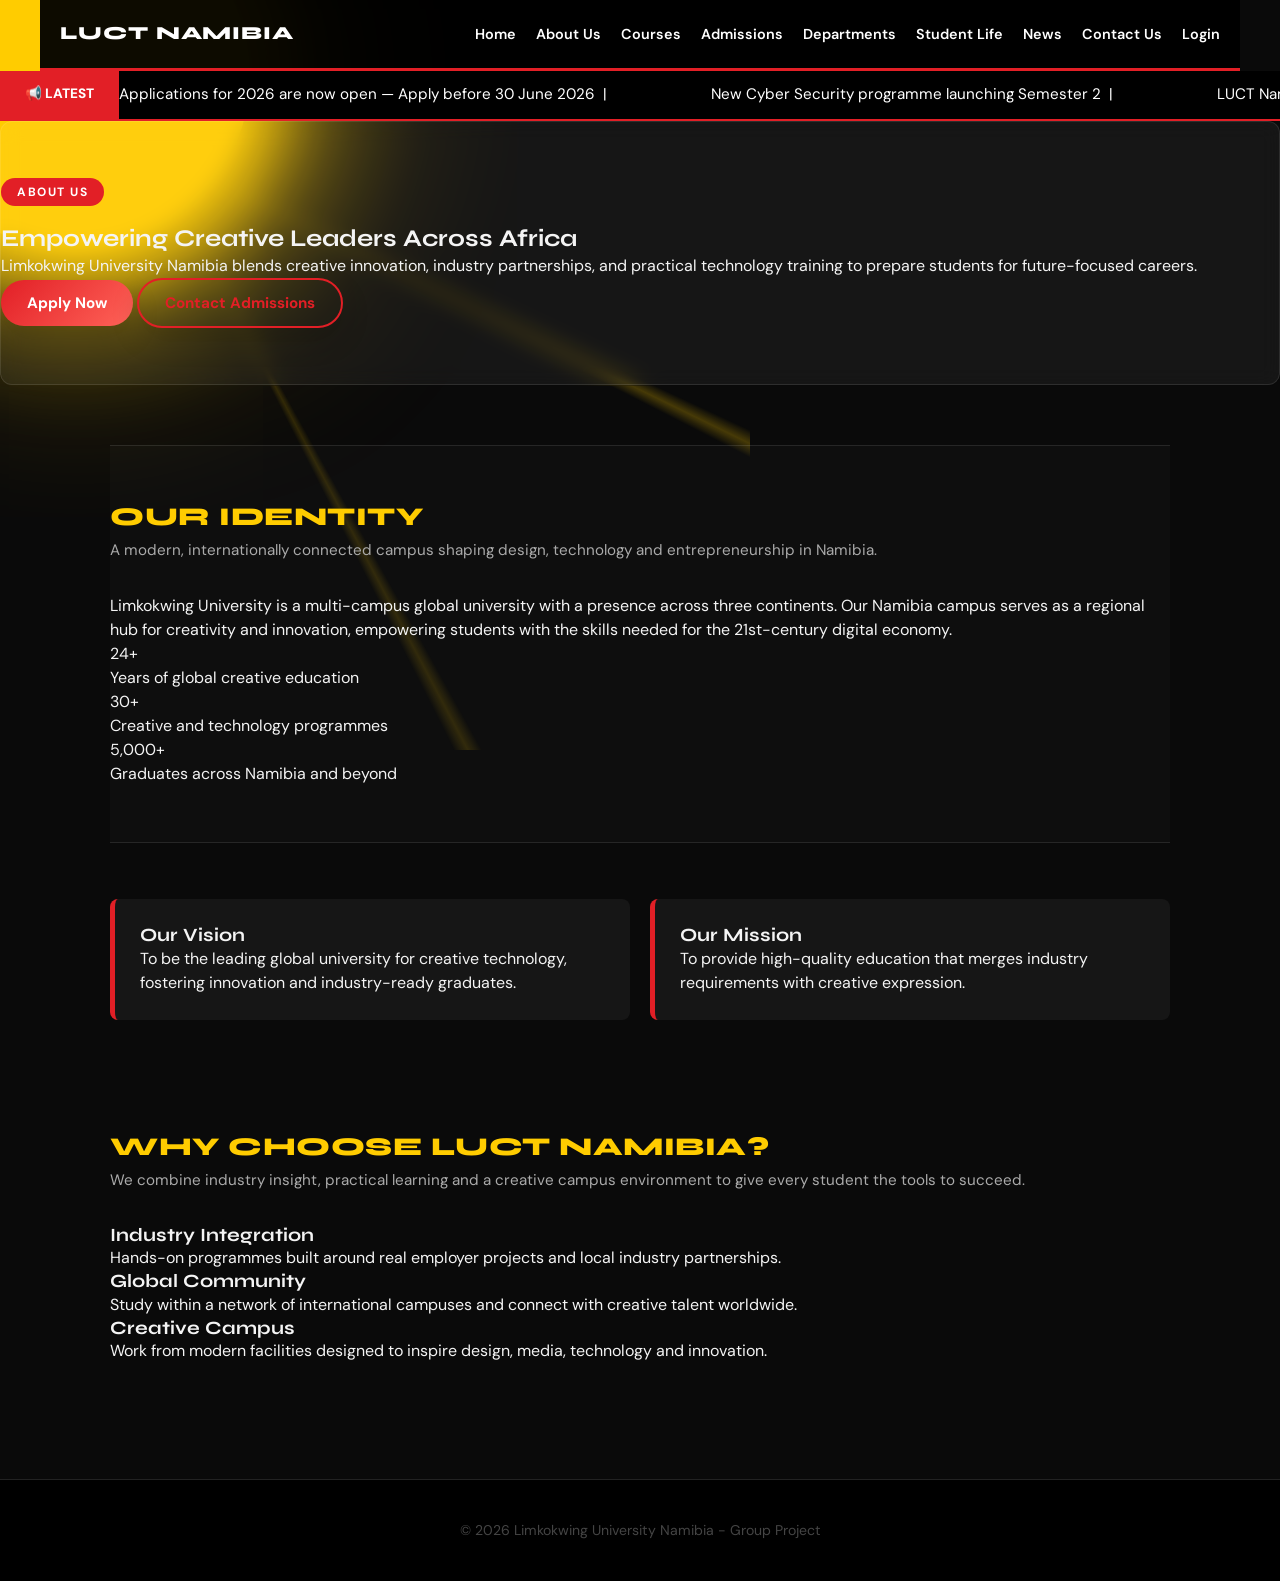
==== commit a5968e81: "added breaking news bar to all pages" ====
--- a/about.html
+++ b/about.html
@@ -23,6 +23,24 @@
             </ul>
         </div>
     </header>
+     <!-- BREAKING NEWS TICKER -->
+    <div class="breaking-news-bar">
+        <div class="ticker-label">📢 LATEST</div>
+        <div class="ticker-window">
+            <div class="ticker-track">
+                <span>Applications for 2026 are now open — Apply before 30 June 2026 &nbsp;|&nbsp;</span>
+                <span>New Cyber Security programme launching Semester 2 &nbsp;|&nbsp;</span>
+                <span>LUCT Namibia ranked among top institutions in Southern Africa &nbsp;|&nbsp;</span>
+                <span>Graduation Ceremony 2026 — Celebrate with us this June &nbsp;|&nbsp;</span>
+                <span>Scholarship opportunities available for qualifying students &nbsp;|&nbsp;</span>
+                <span>Applications for 2026 are now open — Apply before 30 June 2026 &nbsp;|&nbsp;</span>
+                <span>New Cyber Security programme launching Semester 2 &nbsp;|&nbsp;</span>
+                <span>LUCT Namibia ranked among top institutions in Southern Africa &nbsp;|&nbsp;</span>
+                <span>Graduation Ceremony 2026 — Celebrate with us this June &nbsp;|&nbsp;</span>
+                <span>Scholarship opportunities available for qualifying students &nbsp;|&nbsp;</span>
+            </div>
+        </div>
+    </div>
 
     <section class="about-banner section">
         <div class="banner-copywrap">
--- a/style.css
+++ b/style.css
@@ -1,1249 +1,1405 @@
+
 /* =============================================
-   LIMKOKWING UNIVERSITY NAMIBIA - SHARED STYLES
+   LIMKOKWING UNIVERSITY NAMIBIA — MASTER STYLESHEET
+   Updated: Consistent typography (Syne + DM Sans) across all pages
    ============================================= */
 
+/* --- 0. FONTS (loaded here so every page gets them via style.css) --- */
+@import url('https://fonts.googleapis.com/css2?family=Syne:wght@400;600;700;800&family=DM+Sans:ital,opsz,wght@0,9..40,300;0,9..40,400;0,9..40,500;0,9..40,600;0,9..40,700;1,9..40,300&display=swap');
+
 /* --- 1. RESET --- */
-* {
-  margin: 0;
-  padding: 0;
-  box-sizing: border-box;
+* { 
+    margin: 0; 
+    padding: 0; 
+    box-sizing: border-box; 
 }
 
 /* --- 2. VARIABLES --- */
 :root {
-  --luct-red:     #e21f26;
-  --gold:         #ffcc00;
-  --dark-bg:      #0a0a0a;
-  --glass:        rgba(255, 255, 255, 0.05);
-  --glass-border: rgba(255, 255, 255, 0.1);
-  --text:         #f4f4f4;
-  --muted:        #aaaaaa;
-  --border:       rgba(255, 255, 255, 0.1);
-}
-
-/* --- 3. BODY --- */
-body {
-  font-family: 'Inter', 'Segoe UI', Arial, sans-serif;
-  background: var(--dark-bg);
-  color: var(--text);
-  line-height: 1.6;
-  overflow-x: hidden;
-  min-height: 100vh;
-  position: relative;
-}
-
-/* --- 4. BACKGROUND EFFECTS (Moon + Rays) --- */
+    --luct-red:     #e21f26;
+    --gold:         #ffcc00;
+    --dark-bg:      #0a0a0a;
+    --glass:        rgba(255, 255, 255, 0.05);
+    --glass-border: rgba(255, 255, 255, 0.1);
+    --text:         #f4f4f4;
+    --muted:        #aaaaaa;
+    --border:       rgba(255, 255, 255, 0.1);
+
+    /* New typography tokens */
+    --font-display: 'Syne', 'Inter', sans-serif;
+    --font-body:    'DM Sans', 'Inter', sans-serif;
+}
+
+/* --- 3. BODY & GLOBAL TYPOGRAPHY --- */
+body { 
+    font-family: var(--font-body); 
+    background: var(--dark-bg); 
+    color: #f4f4f4; 
+    line-height: 1.5; 
+    position: relative;
+    overflow-x: hidden;
+    min-height: 100vh;
+}
+
+/* All headings use Syne site-wide — no per-page override needed */
+h1, h2, h3, h4, h5, h6 {
+    font-family: var(--font-display);
+    font-weight: 700;
+    line-height: 1.2;
+}
+
+/* Body copy always DM Sans */
+p, li, label, input, select, textarea, button, a {
+    font-family: var(--font-body);
+}
+
+/* --- 4. BACKGROUND EFFECTS --- */
 body::before {
-  content: '';
-  position: fixed;
-  top: -100px;
-  left: -100px;
-  width: 350px;
-  height: 350px;
-  background: var(--gold);
-  border-radius: 50%;
-  box-shadow:
-    0 0 60px 30px rgba(255, 204, 0, 0.9),
-    0 0 120px 60px rgba(255, 204, 0, 0.6),
-    0 0 200px 100px rgba(255, 204, 0, 0.3);
-  z-index: -2;
-  animation: moonPulse 4s ease-in-out infinite;
-  pointer-events: none;
+    content: '';
+    position: fixed;
+    top: -100px; 
+    left: -100px; 
+    width: 350px;
+    height: 350px;
+    background: var(--gold); 
+    border-radius: 50%;
+    box-shadow: 
+        0 0 60px 30px rgba(255, 204, 0, 0.9), 
+        0 0 120px 60px rgba(255, 204, 0, 0.6), 
+        0 0 200px 100px rgba(255, 204, 0, 0.3);
+    z-index: -2; 
+    animation: moonPulse 4s ease-in-out infinite;
+    pointer-events: none;
 }
 
 body::after {
-  content: '';
-  position: fixed;
-  top: -450px;
-  left: -450px;
-  width: 1200px;
-  height: 1200px;
-  background: repeating-conic-gradient(
-    from 115deg at center,
-    rgba(255, 204, 0, 0.18) 0deg 4deg,
-    transparent 4deg 10deg,
-    rgba(255, 204, 0, 0.12) 10deg 12deg,
-    transparent 12deg 18deg
-  );
-  z-index: -3;
-  pointer-events: none;
-  animation: sunRaysRotate 35s linear infinite;
-}
-
-@keyframes sunRaysRotate {
-  from {
-    transform: rotate(0deg);
-  }
-  to {
-    transform: rotate(360deg);
-  }
+    content: '';
+    position: fixed;
+    top: -450px;
+    left: -450px;
+    width: 1200px;
+    height: 1200px;
+    background: conic-gradient(
+        from 115deg at center,
+        transparent 0%,
+        rgba(255, 204, 0, 0.25) 0.3%,
+        transparent 0.6%,
+        transparent 10%,
+        rgba(255, 204, 0, 0.15) 10.3%,
+        transparent 10.6%
+    );
+    z-index: -3;
+    pointer-events: none;
 }
 
 /* --- 5. NAVBAR --- */
-.navbar,
-nav {
-  display: flex;
-  justify-content: space-between;
-  align-items: center;
-  padding: 0 2rem;
-  height: 64px;
-  background: rgba(0, 0, 0, 0.95);
-  border-bottom: 3px solid var(--luct-red);
-  position: sticky;
-  top: 0;
-  z-index: 1000;
-}
-
-.nav-logo,
-.logo {
-  color: #fff;
-  font-weight: 800;
-  font-size: 1.2rem;
-  text-transform: uppercase;
-}
-
-.nav-logo span,
-.logo span {
-  color: var(--luct-red);
-  margin-left: 5px;
-}
-
-.nav-links,
-.navbar ul {
-  list-style: none;
-  display: flex;
-  gap: 0;
-}
-
-.nav-links a,
-.navbar ul li a {
-  color: rgba(255, 255, 255, 0.8);
-  text-decoration: none;
-  padding: 0 1rem;
-  font-size: 0.9rem;
-  font-weight: 600;
-  height: 64px;
-  display: flex;
-  align-items: center;
-  transition: color 0.3s, background 0.3s;
-}
-
-.nav-links a:hover,
-.nav-links a.active,
-.navbar ul li a:hover,
-.navbar ul li a.active {
-  color: var(--luct-red);
-  background: rgba(255, 255, 255, 0.05);
-}
-
-.nav-links a.active {
-  border-bottom: 3px solid var(--luct-red);
+.navbar { 
+    display: flex; 
+    justify-content: space-between; 
+    align-items: center; 
+    max-width: 1200px; 
+    margin: 0 auto; 
+    padding: 20px;
+    background: rgba(0, 0, 0, 0.95);
+    border-bottom: 3px solid var(--luct-red);
+    position: sticky;
+    top: 0;
+    z-index: 1000;
+}
+
+/* Logo — identical on every page: Syne 800, uppercase, red accent */
+.logo { 
+    font-family: var(--font-display);
+    color: #fff; 
+    font-weight: 800; 
+    font-size: 1.15rem;
+    text-transform: uppercase;
+    letter-spacing: 0.05em;
+    text-decoration: none;
+    user-select: none;
+}
+
+.logo span { 
+    color: var(--luct-red); 
+    margin-left: 4px; 
+}
+
+.navbar ul { 
+    list-style: none; 
+    display: flex; 
+    gap: 20px;
+}
+
+.navbar ul li a { 
+    color: #fff; 
+    text-decoration: none; 
+    font-size: 0.9rem; 
+    font-weight: 600; 
+    transition: 0.3s; 
+}
+
+.navbar ul li a:hover, 
+.navbar ul li a.active { 
+    color: var(--luct-red); 
 }
 
 .hamburger {
-  display: none;
-  flex-direction: column;
-  gap: 5px;
-  cursor: pointer;
+    display: none;
+    flex-direction: column;
+    gap: 5px;
+    cursor: pointer;
 }
 
 .hamburger span {
-  width: 24px;
-  height: 2px;
-  background: #fff;
-  display: block;
+    width: 24px;
+    height: 2px;
+    background: #fff;
+    display: block;
 }
 
 /* --- 6. BREAKING NEWS BAR --- */
 .breaking-news-bar {
-  display: flex;
-  background: #000;
-  height: 50px;
-  border-bottom: 2px solid var(--luct-red);
-  overflow: hidden;
-  position: relative;
+    display: flex;
+    background: #000;
+    height: 50px;
+    border-bottom: 2px solid var(--luct-red);
+    overflow: hidden;
+    position: relative;
 }
 
 .ticker-label {
-  background: var(--luct-red);
-  color: #fff;
-  padding: 0 25px;
-  display: flex;
-  align-items: center;
-  font-weight: 800;
-  font-size: 0.85rem;
-  box-shadow: 10px 0 15px rgba(0, 0, 0, 0.5);
-}
-
-.ticker-window {
-  flex: 1;
-  overflow: hidden;
-  display: flex;
-  align-items: center;
+    background: var(--luct-red);
+    color: #fff;
+    padding: 0 25px;
+    display: flex;
+    align-items: center;
+    font-weight: 800;
+    font-size: 0.85rem;
+    box-shadow: 10px 0 15px rgba(0,0,0,0.5);
+}
+
+.ticker-window { 
+    flex: 1; 
+    overflow: hidden; 
+    display: flex; 
+    align-items: center; 
 }
 
 .ticker-track {
-  display: flex;
-  white-space: nowrap;
-  animation: tv-scroll 25s linear infinite;
-  will-change: transform;
+    display: flex;
+    white-space: nowrap;
+    animation: tv-scroll 25s linear infinite;
+    will-change: transform;
 }
 
 .ticker-track span {
-  padding-right: 100px;
-  color: #fff;
-  font-size: 0.95rem;
-}
-
-/* --- 7. HERO --- */
+    padding-right: 100px;
+    color: #fff;
+    font-size: 0.95rem;
+}
+
+/* --- 7. CONTENT / LAYOUT --- */
+.container, 
+.content-container { 
+    max-width: 1100px; 
+    margin: 40px auto; 
+    padding: 20px; 
+    position: relative; 
+    z-index: 5; 
+}
+
+.section {
+    padding: 3.5rem 0;
+    position: relative;
+    z-index: 5;
+}
+
+.section-alt {
+    background: rgba(255, 255, 255, 0.02);
+    border-top: 1px solid var(--border);
+    border-bottom: 1px solid var(--border);
+}
+
+.section-title {
+    font-family: var(--font-display);
+    font-size: 1.6rem;
+    font-weight: 800;
+    color: var(--gold);
+    margin-bottom: 0.4rem;
+    text-transform: uppercase;
+    letter-spacing: 0.5px;
+}
+
+.section-sub {
+    color: var(--muted);
+    margin-bottom: 2rem;
+    font-size: 0.95rem;
+}
+
+.divider {
+    border: none;
+    border-top: 2px solid var(--luct-red);
+    width: 48px;
+    margin: 0.5rem 0 1.5rem;
+}
+
+/* --- 8. ABOUT / GLASS CARDS --- */
+.about-banner, 
+.news-card {
+    background: var(--glass);
+    backdrop-filter: blur(10px);
+    border: 1px solid rgba(255, 255, 255, 0.1);
+    border-radius: 12px;
+}
+
+.vision-mission {
+    display: flex;
+    gap: 20px;
+    flex-wrap: wrap;
+}
+
+.vision-mission .box {
+    flex: 1 1 300px;
+    background: var(--glass);
+    padding: 25px;
+    border-left: 5px solid var(--luct-red);
+    border-radius: 8px;
+}
+
+.item1 {
+    display: flex;
+    padding: 1.5em;
+    color: white;
+    text-align: center;
+    border-radius: 8px;
+    font-size: 2rem;
+    gap: 16px;
+}
+
+/* --- 9. NEWS --- */
+.news-grid { 
+    display: grid; 
+    grid-template-columns: repeat(auto-fit, minmax(280px, 1fr)); 
+    gap: 25px; 
+}
+
+.news-card { 
+    overflow: hidden; 
+    transition: 0.3s; 
+}
+
+.news-card:hover { 
+    transform: translateY(-8px); 
+    border-color: var(--luct-red); 
+}
+
+@keyframes slideZoom {
+    0%   { background-size: 100%; background-position: center; }
+    50%  { background-size: 110%; background-position: left; }
+    100% { background-size: 100%; background-position: center; }
+}
+
+.card-img { 
+    height: 200px; 
+    background-size: cover; 
+    background-position: center;
+    overflow: hidden;
+    animation: slideZoom 4s ease-in-out infinite;
+}
+
+.card-img img {
+    width: 100%;
+    height: 100%;
+    object-fit: cover;
+    object-position: center;
+    display: block;
+}
+
+.img-1 { background-image: url('images/ARTS.png'); }
+.img-2 { background-image: url('images/CORDING.png'); }
+.img-3 { background-image: url('images/graduation.png'); }
+.img-4 { background-image: url('images/img3.png'); }
+.img-5 { background-image: url('images/img1.png'); }
+.img-6 { background-image: url('images/img6.png'); }
+.img-7 { background-image: url('images/img7.png'); }
+
+.card-content { 
+    padding: 25px; 
+}
+
+.label { 
+    color: var(--luct-red); 
+    font-weight: bold; 
+    font-size: 0.75rem; 
+    text-transform: uppercase; 
+}
+
+.more-info {
+    max-height: 0;
+    opacity: 0;
+    overflow: hidden;
+    transform: translateY(-6px);
+    transition: max-height 0.32s ease, opacity 0.28s ease, transform 0.28s ease, padding 0.28s ease;
+    padding-top: 0;
+    color: rgba(255, 255, 255, 0.85);
+    font-size: 0.95rem;
+    margin-bottom: 0;
+}
+
+.more-info.open {
+    max-height: 999px;
+    opacity: 1;
+    transform: translateY(0);
+    padding-top: 14px;
+    margin-bottom: 18px;
+}
+
+.more-info p {
+    margin: 0;
+    line-height: 1.75;
+}
+
+.card-content .btn {
+    margin-top: 16px;
+}
+
+/* --- 10. HERO --- */
 .hero {
-  position: relative;
-  padding: 5rem 2rem;
-  display: flex;
-  align-items: center;
-  justify-content: center;
-  text-align: center;
-  color: #fff;
+    position: relative;
+    min-height: 80vh;
+    display: flex;
+    align-items: center;
+    justify-content: center;
+    text-align: center;
+    color: #fff;
+    padding: 60px 20px;
 }
 
 .hero-admissions {
-  background: linear-gradient(135deg, #0a0a0a 60%, #1a0005 100%);
-  border-bottom: 2px solid var(--luct-red);
+    background: 
+        linear-gradient(135deg, rgba(10,10,10,0.92) 0%, rgba(40,0,8,0.88) 100%),
+        url('images/graduation.png') center/cover no-repeat;
+    border-bottom: 3px solid var(--luct-red);
 }
 
 .hero-student-life {
-  background: linear-gradient(135deg, #0a0a0a 0%, #1a0a00 100%);
-  border-bottom: 2px solid var(--gold);
+    background:
+        linear-gradient(135deg, rgba(10,10,10,0.92) 0%, rgba(30,20,0,0.88) 100%),
+        url('images/img1.png') center/cover no-repeat;
+    border-bottom: 3px solid var(--gold);
 }
 
 .hero-overlay {
-  background: rgba(0, 0, 0, 0.6);
-  padding: 40px;
-  border-radius: 12px;
+    max-width: 750px;
+    padding: 50px 40px;
+    background: rgba(0,0,0,0.45);
+    border: 1px solid rgba(255,255,255,0.08);
+    border-radius: 16px;
 }
 
 .hero h1 {
-  font-size: 2.8rem;
-  font-weight: 800;
-  color: var(--gold);
-  margin-bottom: 0.75rem;
+    font-family: var(--font-display);
+    font-size: 3rem;
+    font-weight: 800;
+    color: var(--gold);
+    margin-bottom: 16px;
+    line-height: 1.15;
 }
 
 .hero p {
-  font-size: 1.1rem;
-  color: rgba(255, 255, 255, 0.8);
-  max-width: 600px;
-  margin: 0 auto;
+    font-size: 1.1rem;
+    color: rgba(255,255,255,0.82);
+    margin-bottom: 28px;
+    max-width: 560px;
+    margin-left: auto;
+    margin-right: auto;
 }
 
 .hero-badge {
-  display: inline-block;
-  background: var(--luct-red);
-  color: #fff;
-  font-size: 0.78rem;
-  font-weight: 700;
-  padding: 4px 14px;
-  border-radius: 20px;
-  margin-bottom: 1rem;
-  letter-spacing: 1.5px;
-  text-transform: uppercase;
-}
-
-/* --- 8. LAYOUT --- */
-.container,
-.content-container {
-  max-width: 1100px;
-  margin: 0 auto;
-  padding: 0 1.5rem;
-  position: relative;
-  z-index: 5;
-}
-
-.section {
-  padding: 3.5rem 0;
-  position: relative;
-  z-index: 5;
-}
-
-.section-alt {
-  background: rgba(255, 255, 255, 0.02);
-  border-top: 1px solid var(--border);
-  border-bottom: 1px solid var(--border);
-}
-
-.section-title {
-  font-size: 1.6rem;
-  font-weight: 800;
-  color: var(--gold);
-  margin-bottom: 0.4rem;
-  text-transform: uppercase;
-  letter-spacing: 0.5px;
-}
-
-.section-sub {
-  color: var(--muted);
-  margin-bottom: 2rem;
-  font-size: 0.95rem;
-}
-
-.about-banner {
-  margin: 40px auto 0;
-  padding: 60px 40px;
-  background: linear-gradient(180deg, rgba(0, 0, 0, 0.55), rgba(10, 10, 10, 0.95)), url('images/hero-bg.jpg');
-  background-size: cover;
-  background-position: center;
-  border-radius: 24px;
-  box-shadow: 0 35px 90px rgba(0, 0, 0, 0.45);
-}
-
-.banner-copywrap {
-  max-width: 760px;
-  margin: 0 auto;
-}
-
-.banner-copy {
-  color: rgba(255, 255, 255, 0.88);
-  font-size: 1.05rem;
-  line-height: 1.8;
-  margin: 1.5rem 0 2rem;
-}
-
-.banner-actions {
-  display: flex;
-  flex-wrap: wrap;
-  gap: 16px;
-}
-
-.profile-grid {
-  display: grid;
-  grid-template-columns: minmax(320px, 1.6fr) minmax(240px, 1fr);
-  gap: 32px;
-  align-items: start;
-}
-
-.profile-stats {
-  display: grid;
-  gap: 18px;
-}
-
-.stat-card,
-.value-card {
-  background: rgba(255, 255, 255, 0.05);
-  border: 1px solid rgba(255, 255, 255, 0.1);
-  border-radius: 18px;
-  padding: 26px;
-}
-
-.stat-value {
-  display: block;
-  font-size: 2.4rem;
-  color: var(--gold);
-  font-weight: 800;
-  margin-bottom: 0.4rem;
-}
-
-.values-grid {
-  display: grid;
-  grid-template-columns: repeat(auto-fit, minmax(220px, 1fr));
-  gap: 20px;
-  margin-top: 1.5rem;
-}
-
-.value-card {
-  transition: transform 0.3s ease, border-color 0.3s ease;
-}
-
-.value-card h3 {
-  color: var(--gold);
-  margin-bottom: 0.75rem;
-}
-
-.value-card:hover {
-  transform: translateY(-6px);
-  border-color: var(--luct-red);
-}
-
-.vision-mission {
-  display: flex;
-  gap: 24px;
-  flex-wrap: wrap;
-}
-
-.vision-mission .box {
-  min-height: 220px;
-}
-
-@media (max-width: 900px) {
-  .profile-grid {
-    grid-template-columns: 1fr;
-  }
-
-  .vision-mission {
-    flex-direction: column;
-  }
-
-  .about-banner {
-    padding: 45px 28px;
-  }
-}
-
-.divider {
-  border: none;
-  border-top: 2px solid var(--luct-red);
-  width: 48px;
-  margin: 0.5rem 0 1.5rem;
-}
-
-/* --- 9. SHARED GLASS CARDS --- */
-.about-banner,
-.news-card {
-  background: var(--glass);
-  backdrop-filter: blur(10px);
-  border: 1px solid var(--glass-border);
-  border-radius: 12px;
-}
-
-.news-grid {
-  display: grid;
-  grid-template-columns: repeat(auto-fit, minmax(280px, 1fr));
-  gap: 25px;
-}
-
-.more-news {
-  text-align: center;
-  margin: 40px auto 0;
-}
-
-.more-news-wrap {
-  display: inline-flex;
-  align-items: center;
-  gap: 16px;
-  background: rgba(255, 255, 255, 0.04);
-  border: 1px solid rgba(255, 255, 255, 0.12);
-  border-radius: 14px;
-  padding: 22px 28px;
-}
-
-.more-news-wrap p {
-  margin: 0;
-  color: rgba(255, 255, 255, 0.8);
-  font-weight: 600;
-}
-
-.visitor-report {
-  margin: 40px auto 0;
-  text-align: center;
-}
-
-.visitor-report-wrap {
-  display: inline-flex;
-  flex-direction: column;
-  align-items: center;
-  gap: 18px;
-  background: rgba(255, 255, 255, 0.04);
-  border: 1px solid rgba(255, 255, 255, 0.12);
-  border-radius: 16px;
-  padding: 32px 28px;
-}
-
-.visitor-report-wrap h2 {
-  color: var(--gold);
-  margin: 0;
-}
-
-.visitor-report-wrap p {
-  margin: 0;
-  max-width: 540px;
-  color: rgba(255, 255, 255, 0.8);
-  line-height: 1.6;
-}
-
-.info-form-overlay {
-  position: fixed;
-  inset: 0;
-  display: none;
-  align-items: center;
-  justify-content: center;
-  background: rgba(0, 0, 0, 0.75);
-  z-index: 10000;
-  padding: 20px;
-}
-
-.info-form-overlay.active {
-  display: flex;
-}
-
-.info-form-card {
-  width: 100%;
-  max-width: 420px;
-  background: rgba(10, 10, 10, 0.98);
-  border: 1px solid rgba(255, 255, 255, 0.12);
-  border-radius: 22px;
-  padding: 28px;
-  box-shadow: 0 32px 80px rgba(0, 0, 0, 0.5);
-}
-
-.info-form-card h3 {
-  color: var(--gold);
-  margin-bottom: 0.5rem;
-}
-
-.info-form-card p {
-  color: var(--muted);
-  margin-bottom: 1.4rem;
-  line-height: 1.6;
-}
-
-.info-form-card label {
-  display: block;
-  margin-bottom: 0.5rem;
-  color: rgba(255, 255, 255, 0.85);
-  font-weight: 600;
-}
-
-.info-form-card input {
-  width: 100%;
-  padding: 14px 16px;
-  border-radius: 12px;
-  border: 1px solid rgba(255, 255, 255, 0.12);
-  background: rgba(255, 255, 255, 0.05);
-  color: #fff;
-  margin-bottom: 18px;
-}
-
-.info-form-card input:focus {
-  outline: none;
-  border-color: var(--luct-red);
-  background: rgba(255, 255, 255, 0.09);
-}
-
-.form-actions {
-  display: flex;
-  justify-content: flex-end;
-  gap: 12px;
-  flex-wrap: wrap;
-}
-
-@media (max-width: 560px) {
-  .info-form-card {
-    padding: 22px;
-  }
-
-  .form-actions {
-    flex-direction: column;
-    align-items: stretch;
-  }
-}
-
-.news-card {
-  overflow: hidden;
-  transition: 0.3s;
-}
-
-.news-card:hover {
-  transform: translateY(-8px);
-  border-color: var(--luct-red);
-}
-
-@keyframes slideZoom {
-  0% {
-    background-size: 100%;
-    background-position: center;
-  }
-  50% {
-    background-size: 110%;
-    background-position: left;
-  }
-  100% {
-    background-size: 100%;
-    background-position: center;
-  }
-}
-
-.card-img {
-  height: 200px;
-  background-size: cover;
-  background-position: center;
-  animation: slideZoom 4s ease-in-out infinite;
-}
-
-.img-1 {
-  background-image: url('images/ARTS.png');
-}
-
-.img-2 {
-  background-image: url('images/CORDING.png');
-}
-
-.img-3 {
-  background-image: url('images/graduation.png');
-}
-.img-4 {
-  background-image: url('images/img3.png');
-}
-
-.img-5 {
-  background-image: url('images/img1.png');
-}
-
-.img-6 {
-  background-image: url('images/img6.png');
-}
-
-.card-content {
-  padding: 25px;
-}
-
-/* --- 10. BUTTONS --- */
-.btn {
-  display: inline-block;
-  padding: 10px 22px;
-  background: var(--luct-red);
-  color: #fff;
-  text-decoration: none;
-  border-radius: 4px;
-  font-weight: 700;
-  cursor: pointer;
-  border: 2px solid var(--luct-red);
-  transition: 0.3s;
-  font-family: inherit;
-  font-size: 0.95rem;
-}
-
-.btn:hover {
-  background: #fff;
-  color: var(--luct-red);
+    display: inline-block;
+    background: var(--luct-red);
+    color: #fff;
+    font-size: 0.75rem;
+    font-weight: 700;
+    padding: 5px 16px;
+    border-radius: 20px;
+    margin-bottom: 1.2rem;
+    letter-spacing: 1.5px;
+    text-transform: uppercase;
+}
+
+@media (max-width: 768px) {
+    .hero { min-height: 60vh; }
+    .hero h1 { font-size: 1.9rem; }
+    .hero-overlay { padding: 32px 22px; }
+}
+
+/* --- 11. BUTTONS --- */
+.btn { 
+    display: inline-flex;
+    align-items: center;
+    justify-content: center;
+    padding: 12px 26px;
+    background: linear-gradient(135deg, rgba(226,31,38,1) 0%, rgba(255,99,88,1) 100%);
+    color: #fff; 
+    text-decoration: none;
+    border-radius: 999px; 
+    font-weight: 700;
+    cursor: pointer;
+    border: none;
+    transition: transform 0.24s ease, box-shadow 0.24s ease, opacity 0.24s ease, background 0.24s ease;
+    font-family: inherit;
+    font-size: 0.95rem;
+    box-shadow: 0 12px 28px rgba(0,0,0,0.18);
+}
+
+.btn:hover { 
+    transform: translateY(-1px);
+    box-shadow: 0 16px 32px rgba(0,0,0,0.22);
+    opacity: 0.98;
 }
 
 .btn-outline {
-  background: transparent;
-  color: var(--luct-red);
-  border: 2px solid var(--luct-red);
+    background: transparent;
+    color: var(--luct-red);
+    border: 2px solid var(--luct-red);
 }
 
 .btn-outline:hover {
-  background: var(--luct-red);
-  color: #fff;
-}
-
-/* --- 11. BADGES --- */
+    background: var(--luct-red);
+    color: #fff;
+}
+
+/* Small button variant */
+.btn-sm {
+    padding: 7px 16px;
+    font-size: 0.82rem;
+    border-radius: 6px;
+    font-weight: 600;
+}
+
+/* --- 12. BADGES --- */
 .badge {
-  display: inline-block;
-  padding: 3px 10px;
-  border-radius: 20px;
-  font-size: 0.78rem;
-  font-weight: 700;
+    display: inline-block;
+    padding: 3px 10px;
+    border-radius: 20px;
+    font-size: 0.78rem;
+    font-weight: 700;
 }
 
 .badge-open     { background: rgba(26,122,60,0.25);  color: #4caf7d; border: 1px solid #4caf7d; }
 .badge-upcoming { background: rgba(255,204,0,0.15);  color: var(--gold); border: 1px solid var(--gold); }
 .badge-closed   { background: rgba(226,31,38,0.15);  color: var(--luct-red); border: 1px solid var(--luct-red); }
 
-/* --- 12. FOOTER --- */
-footer {
-  text-align: center;
-  padding: 40px;
-  background: #000;
-  color: #444;
-  border-top: 1px solid #222;
-  font-size: 0.88rem;
+/* --- 13. GRID CONTAINER --- */
+.grid-container {
+    display: grid;
+    grid-template-columns: repeat(auto-fit, minmax(250px, 1fr));
+    gap: 20px;
+    margin: 40px auto;
+    max-width: 1100px;
+    padding: 20px;
+}
+
+.grid-container div {
+    background: var(--glass);
+    backdrop-filter: blur(8px);
+    padding: 30px;
+    text-align: center;
+    font-size: 1.2rem;
+    border-radius: 10px;
+    border-left: 5px solid var(--luct-red);
+    transition: 0.3s;
+}
+
+.grid-container div a {
+    color: inherit;
+    text-decoration: none;
+}
+
+.grid-container div:hover {
+    transform: translateY(-5px);
+    border-color: var(--gold);
+}
+
+/* --- 14. FOOTER --- */
+footer { 
+    text-align: center; 
+    padding: 40px; 
+    background: #000; 
+    color: #444; 
+    border-top: 1px solid #222;
+    font-size: 0.88rem;
 }
 
 footer span {
-  color: var(--luct-red);
-  font-weight: 700;
+    color: var(--luct-red);
+    font-weight: 700;
 }
 
 footer p + p {
-  margin-top: 6px;
-}
-
-/* --- 13. TEAMMATES: Vision/Mission --- */
-.vision-mission {
-  display: flex;
-  gap: 20px;
-  flex-wrap: wrap;
-}
-
-.vision-mission .box {
-  flex: 1 1 300px;
-  background: var(--glass);
-  padding: 25px;
-  border-left: 5px solid var(--luct-red);
-  border-radius: 8px;
-}
-
-/* --- 14. TEAMMATES: Grid Container --- */
-.grid-container {
-  display: grid;
-  grid-template-columns: repeat(auto-fit, minmax(250px, 1fr));
-  gap: 20px;
-  margin: 40px auto;
-  max-width: 1100px;
-  padding: 20px;
-}
-
-.grid-container div {
-  background: var(--glass);
-  backdrop-filter: blur(8px);
-  padding: 30px;
-  text-align: center;
-  font-size: 1.2rem;
-  border-radius: 10px;
-  border-left: 5px solid var(--luct-red);
-  transition: 0.3s;
-}
-
-.grid-container div:hover {
-  transform: translateY(-5px);
-  border-color: var(--gold);
-}
-
-/* =============================================
-   ADMISSIONS PAGE
-   ============================================= */
-
+    margin-top: 6px;
+}
+
+/* --- 15. CONTACT PAGE --- */
+.contact-hero {
+    padding: 80px 20px 70px;
+    text-align: center;
+    border-bottom: 3px solid var(--luct-red);
+    position: relative;
+    overflow: hidden;
+}
+
+.contact-hero::before {
+    content: 'CONTACT';
+    position: absolute;
+    font-family: var(--font-display);
+    font-size: 9rem;
+    font-weight: 800;
+    color: rgba(255, 255, 255, 0.025);
+    top: 50%;
+    left: 50%;
+    transform: translate(-50%, -50%);
+    pointer-events: none;
+    white-space: nowrap;
+    letter-spacing: 0.15em;
+}
+
+.contact-eyebrow {
+    color: var(--luct-red);
+    font-size: 0.75rem;
+    font-weight: 700;
+    text-transform: uppercase;
+    letter-spacing: 0.15em;
+    margin-bottom: 14px;
+}
+
+.contact-hero h1 {
+    font-family: var(--font-display);
+    font-size: 3rem;
+    font-weight: 800;
+    color: #fff;
+    margin-bottom: 14px;
+    line-height: 1.1;
+}
+
+.contact-hero h1 span {
+    color: var(--luct-red);
+}
+
+.contact-sub {
+    color: #888;
+    font-size: 1rem;
+    max-width: 500px;
+    margin: 0 auto;
+    line-height: 1.7;
+}
+
+.contact-wrapper {
+    max-width: 1100px;
+    margin: 60px auto;
+    padding: 0 20px;
+    display: grid;
+    grid-template-columns: 1fr 1.5fr;
+    gap: 40px;
+    position: relative;
+    z-index: 5;
+}
+
+.contact-info {
+    display: flex;
+    flex-direction: column;
+    gap: 18px;
+}
+
+.info-card {
+    background: var(--glass);
+    backdrop-filter: blur(10px);
+    border: 1px solid rgba(255, 255, 255, 0.08);
+    border-radius: 12px;
+    padding: 22px;
+    display: flex;
+    align-items: flex-start;
+    gap: 16px;
+    transition: 0.3s;
+    border-left: 4px solid transparent;
+}
+
+.info-card:hover {
+    border-left-color: var(--luct-red);
+    transform: translateX(5px);
+    background: rgba(226, 31, 38, 0.05);
+}
+
+.info-icon {
+    width: 44px;
+    height: 44px;
+    background: var(--luct-red);
+    border-radius: 10px;
+    display: flex;
+    align-items: center;
+    justify-content: center;
+    font-size: 1.2rem;
+    flex-shrink: 0;
+}
+
+.info-text h4 {
+    color: #fff;
+    font-weight: 700;
+    font-size: 0.8rem;
+    text-transform: uppercase;
+    letter-spacing: 0.08em;
+    margin-bottom: 6px;
+}
+
+.info-text p,
+.info-text a {
+    display: block;
+    color: #888;
+    font-size: 0.9rem;
+    line-height: 1.7;
+    text-decoration: none;
+    transition: color 0.2s;
+}
+
+.info-text a:hover {
+    color: var(--luct-red);
+}
+
+.contact-form-wrap {
+    background: var(--glass);
+    backdrop-filter: blur(10px);
+    border: 1px solid rgba(255, 255, 255, 0.08);
+    border-radius: 16px;
+    padding: 36px;
+    position: relative;
+    z-index: 5;
+}
+
+.contact-form-wrap h2 {
+    font-family: var(--font-display);
+    color: #fff;
+    font-size: 1.5rem;
+    font-weight: 800;
+    margin-bottom: 6px;
+}
+
+.form-sub {
+    color: #666;
+    font-size: 0.875rem;
+    margin-bottom: 28px;
+}
+
+.form-row {
+    display: grid;
+    grid-template-columns: 1fr 1fr;
+    gap: 16px;
+}
+
+.form-group {
+    display: flex;
+    flex-direction: column;
+    gap: 6px;
+    margin-bottom: 18px;
+}
+
+.form-group label {
+    color: #ccc;
+    font-size: 0.75rem;
+    font-weight: 700;
+    text-transform: uppercase;
+    letter-spacing: 0.06em;
+}
+
+.form-group input,
+.form-group select,
+.form-group textarea {
+    background: rgba(255, 255, 255, 0.04);
+    border: 1px solid rgba(255, 255, 255, 0.1);
+    border-radius: 8px;
+    padding: 12px 16px;
+    color: #f4f4f4;
+    font-family: var(--font-body);
+    font-size: 0.9rem;
+    transition: border-color 0.3s, background 0.3s;
+    outline: none;
+    width: 100%;
+}
+
+.form-group input:focus,
+.form-group select:focus,
+.form-group textarea:focus {
+    border-color: var(--luct-red);
+    background: rgba(226, 31, 38, 0.05);
+}
+
+.form-group input::placeholder,
+.form-group textarea::placeholder {
+    color: #444;
+}
+
+.form-group select option {
+    background: #111;
+    color: #f4f4f4;
+}
+
+.form-group textarea {
+    resize: vertical;
+    min-height: 130px;
+}
+
+.contact-submit {
+    width: 100%;
+    padding: 14px;
+    font-size: 0.95rem;
+    text-transform: uppercase;
+    letter-spacing: 0.08em;
+    border: none;
+    border-radius: 8px;
+    margin-top: 4px;
+}
+
+.map-section {
+    max-width: 1100px;
+    margin: 0 auto 70px;
+    padding: 0 20px;
+    position: relative;
+    z-index: 5;
+}
+
+.map-label {
+    margin-bottom: 20px;
+}
+
+.map-label .label {
+    display: inline-block;
+    margin-bottom: 8px;
+    font-size: 0.75rem;
+    letter-spacing: 0.1em;
+}
+
+.map-label h2 {
+    font-family: var(--font-display);
+    color: #fff;
+    font-size: 1.5rem;
+    font-weight: 800;
+    margin-bottom: 4px;
+}
+
+.map-label p {
+    color: #666;
+    font-size: 0.875rem;
+}
+
+.map-container {
+    border-radius: 16px;
+    overflow: hidden;
+    border: 1px solid rgba(255, 255, 255, 0.08);
+    height: 420px;
+}
+
+.map-container iframe {
+    width: 100%;
+    height: 100%;
+    border: none;
+    display: block;
+}
+
+/* --- 16. ADMISSIONS PAGE --- */
 .steps {
-  display: grid;
-  grid-template-columns: repeat(auto-fit, minmax(200px, 1fr));
-  gap: 1.25rem;
+    display: grid;
+    grid-template-columns: repeat(auto-fit, minmax(200px, 1fr));
+    gap: 1.25rem;
 }
 
 .step-card {
-  background: var(--glass);
-  backdrop-filter: blur(10px);
-  border: 1px solid var(--border);
-  border-radius: 10px;
-  padding: 1.5rem;
-  transition: transform 0.3s, border-color 0.3s, box-shadow 0.3s;
+    background: var(--glass);
+    backdrop-filter: blur(10px);
+    border: 1px solid var(--border);
+    border-radius: 10px;
+    padding: 1.5rem;
+    transition: transform 0.3s, border-color 0.3s, box-shadow 0.3s;
 }
 
 .step-card:hover {
-  transform: translateY(-4px);
-  border-color: var(--luct-red);
-  box-shadow: 0 0 20px rgba(226, 31, 38, 0.2);
+    transform: translateY(-4px);
+    border-color: var(--luct-red);
+    box-shadow: 0 0 20px rgba(226, 31, 38, 0.2);
 }
 
 .step-num {
-  width: 36px;
-  height: 36px;
-  background: var(--luct-red);
-  color: #fff;
-  border-radius: 50%;
-  display: flex;
-  align-items: center;
-  justify-content: center;
-  font-weight: 700;
-  font-size: 1rem;
-  margin-bottom: 1rem;
+    width: 36px;
+    height: 36px;
+    background: var(--luct-red);
+    color: #fff;
+    border-radius: 50%;
+    display: flex;
+    align-items: center;
+    justify-content: center;
+    font-weight: 700;
+    font-size: 1rem;
+    margin-bottom: 1rem;
 }
 
 .step-card h3 {
-  font-size: 1rem;
-  font-weight: 700;
-  margin-bottom: 0.4rem;
-  color: var(--gold);
+    font-family: var(--font-display);
+    font-size: 1rem;
+    font-weight: 700;
+    margin-bottom: 0.4rem;
+    color: var(--gold);
 }
 
 .step-card p {
-  font-size: 0.9rem;
-  color: var(--muted);
+    font-size: 0.9rem;
+    color: var(--muted);
 }
 
 .req-grid {
-  display: grid;
-  grid-template-columns: 1fr 1fr;
-  gap: 1.5rem;
+    display: grid;
+    grid-template-columns: 1fr 1fr;
+    gap: 1.5rem;
 }
 
 .req-box {
-  background: var(--glass);
-  backdrop-filter: blur(10px);
-  border: 1px solid var(--border);
-  border-radius: 10px;
-  padding: 1.5rem;
-  transition: border-color 0.3s;
+    background: var(--glass);
+    backdrop-filter: blur(10px);
+    border: 1px solid var(--border);
+    border-radius: 10px;
+    padding: 1.5rem;
+    transition: border-color 0.3s;
 }
 
 .req-box:hover {
-  border-color: var(--luct-red);
+    border-color: var(--luct-red);
 }
 
 .req-box h3 {
-  font-size: 1rem;
-  font-weight: 700;
-  color: var(--gold);
-  margin-bottom: 1rem;
-  padding-bottom: 0.5rem;
-  border-bottom: 2px solid rgba(226, 31, 38, 0.4);
+    font-family: var(--font-display);
+    font-size: 1rem;
+    font-weight: 700;
+    color: var(--gold);
+    margin-bottom: 1rem;
+    padding-bottom: 0.5rem;
+    border-bottom: 2px solid rgba(226, 31, 38, 0.4);
 }
 
 .req-box ul {
-  padding-left: 1.2rem;
+    padding-left: 1.2rem;
 }
 
 .req-box li {
-  font-size: 0.92rem;
-  margin-bottom: 0.5rem;
-  color: var(--text);
+    font-size: 0.92rem;
+    margin-bottom: 0.5rem;
+    color: var(--text);
 }
 
 .dates-table {
-  width: 100%;
-  border-collapse: collapse;
-  background: var(--glass);
-  backdrop-filter: blur(10px);
-  border-radius: 10px;
-  overflow: hidden;
-  border: 1px solid var(--border);
+    width: 100%;
+    border-collapse: collapse;
+    background: var(--glass);
+    backdrop-filter: blur(10px);
+    border-radius: 10px;
+    overflow: hidden;
+    border: 1px solid var(--border);
 }
 
 .dates-table th {
-  background: rgba(226, 31, 38, 0.8);
-  color: #fff;
-  padding: 0.9rem 1.2rem;
-  text-align: left;
-  font-size: 0.9rem;
-  font-weight: 700;
-  text-transform: uppercase;
-  letter-spacing: 0.5px;
+    background: rgba(226, 31, 38, 0.8);
+    color: #fff;
+    padding: 0.9rem 1.2rem;
+    text-align: left;
+    font-family: var(--font-display);
+    font-size: 0.9rem;
+    font-weight: 700;
+    text-transform: uppercase;
+    letter-spacing: 0.5px;
 }
 
 .dates-table td {
-  padding: 0.85rem 1.2rem;
-  font-size: 0.9rem;
-  border-bottom: 1px solid var(--border);
-  color: var(--text);
+    padding: 0.85rem 1.2rem;
+    font-size: 0.9rem;
+    border-bottom: 1px solid var(--border);
+    color: var(--text);
 }
 
 .dates-table tr:last-child td {
-  border-bottom: none;
+    border-bottom: none;
 }
 
 .dates-table tr:hover td {
-  background: rgba(255, 255, 255, 0.04);
+    background: rgba(255, 255, 255, 0.04);
 }
 
 .form-wrap {
-  background: var(--glass);
-  backdrop-filter: blur(10px);
-  border: 1px solid var(--border);
-  border-radius: 12px;
-  padding: 2rem;
+    background: var(--glass);
+    backdrop-filter: blur(10px);
+    border: 1px solid var(--border);
+    border-radius: 12px;
+    padding: 2rem;
 }
 
 .form-grid {
-  display: grid;
-  grid-template-columns: 1fr 1fr;
-  gap: 1.2rem;
-}
-
-.form-group {
-  display: flex;
-  flex-direction: column;
-  gap: 6px;
+    display: grid;
+    grid-template-columns: 1fr 1fr;
+    gap: 1.2rem;
 }
 
 .form-group.full {
-  grid-column: 1 / -1;
+    grid-column: 1 / -1;
 }
 
 label {
-  font-size: 0.88rem;
-  font-weight: 600;
-  color: var(--gold);
+    font-size: 0.88rem;
+    font-weight: 600;
+    color: var(--gold);
 }
 
 input,
 select,
 textarea {
-  padding: 0.65rem 0.9rem;
-  border: 1px solid rgba(255, 255, 255, 0.15);
-  border-radius: 6px;
-  font-size: 0.93rem;
-  font-family: inherit;
-  background: rgba(255, 255, 255, 0.06);
-  color: var(--text);
-  transition: border-color 0.2s, background 0.2s;
+    padding: 0.65rem 0.9rem;
+    border: 1px solid rgba(255, 255, 255, 0.15);
+    border-radius: 6px;
+    font-size: 0.93rem;
+    font-family: var(--font-body);
+    background: rgba(255, 255, 255, 0.06);
+    color: var(--text);
+    transition: border-color 0.2s, background 0.2s;
 }
 
 input::placeholder,
 textarea::placeholder {
-  color: rgba(255, 255, 255, 0.3);
+    color: rgba(255, 255, 255, 0.3);
 }
 
 input:focus,
 select:focus,
 textarea:focus {
-  outline: none;
-  border-color: var(--luct-red);
-  background: rgba(255, 255, 255, 0.1);
+    outline: none;
+    border-color: var(--luct-red);
+    background: rgba(255, 255, 255, 0.1);
 }
 
 select option {
-  background: #1a1a1a;
-  color: var(--text);
+    background: #1a1a1a;
+    color: var(--text);
 }
 
 textarea {
-  resize: vertical;
-  min-height: 80px;
+    resize: vertical;
+    min-height: 80px;
 }
 
 .form-actions {
-  display: flex;
-  gap: 1rem;
-  margin-top: 1.5rem;
-  flex-wrap: wrap;
-  align-items: center;
+    display: flex;
+    gap: 1rem;
+    margin-top: 1.5rem;
+    flex-wrap: wrap;
+    align-items: center;
 }
 
 .success-msg {
-  display: none;
-  background: rgba(26, 122, 60, 0.2);
-  color: #4caf7d;
-  padding: 1rem 1.2rem;
-  border-radius: 7px;
-  font-size: 0.93rem;
-  margin-top: 1rem;
-  border: 1px solid #4caf7d;
+    display: none;
+    background: rgba(26, 122, 60, 0.1);
+    color: #1a7a3c;
+    padding: 1rem 1.2rem;
+    border-radius: 7px;
+    font-size: 0.93rem;
+    margin-top: 1rem;
+    border: 1px solid #1a7a3c;
 }
 
 .download-box {
-  background: rgba(226, 31, 38, 0.08);
-  border: 1.5px dashed var(--luct-red);
-  border-radius: 10px;
-  padding: 1.5rem 2rem;
-  display: flex;
-  align-items: center;
-  gap: 1.5rem;
-  flex-wrap: wrap;
+    background: rgba(226, 31, 38, 0.08);
+    border: 1.5px dashed var(--luct-red);
+    border-radius: 10px;
+    padding: 1.5rem 2rem;
+    display: flex;
+    align-items: center;
+    gap: 1.5rem;
+    flex-wrap: wrap;
 }
 
 .download-icon {
-  font-size: 2.4rem;
-  line-height: 1;
+    font-size: 2.4rem;
+    line-height: 1;
 }
 
 .download-info h3 {
-  font-size: 1rem;
-  font-weight: 700;
-  color: var(--gold);
-  margin-bottom: 0.25rem;
+    font-family: var(--font-display);
+    font-size: 1rem;
+    font-weight: 700;
+    color: var(--gold);
+    margin-bottom: 0.25rem;
 }
 
 .download-info p {
-  font-size: 0.88rem;
-  color: var(--muted);
-}
-
-/* =============================================
-   STUDENT LIFE PAGE
-   ============================================= */
-
+    font-size: 0.88rem;
+    color: var(--muted);
+}
+
+/* --- 17. DEPARTMENTS PAGE --- */
+.dept-card {
+    background: var(--glass);
+    backdrop-filter: blur(10px);
+    border: 1px solid var(--glass-border);
+    border-left: 4px solid var(--luct-red);
+    border-radius: 12px;
+    padding: 35px;
+    transition: transform 0.3s, border-color 0.3s, box-shadow 0.3s;
+}
+
+.dept-card:hover {
+    transform: translateY(-8px);
+    border-color: var(--luct-red);
+    box-shadow: 0 0 30px rgba(226, 31, 38, 0.25);
+}
+
+.dept-card h2 {
+    font-size: 1.15rem;
+    color: var(--gold);
+    margin-bottom: 12px;
+}
+
+.dept-card p {
+    color: var(--muted);
+    font-size: 0.92rem;
+    line-height: 1.7;
+    margin-bottom: 24px;
+}
+
+/* --- 18. STUDENT LIFE PAGE --- */
 .clubs-grid {
-  display: grid;
-  grid-template-columns: repeat(auto-fit, minmax(240px, 1fr));
-  gap: 1.25rem;
+    display: grid;
+    grid-template-columns: repeat(auto-fit, minmax(240px, 1fr));
+    gap: 1.25rem;
 }
 
 .club-card {
-  background: var(--glass);
-  backdrop-filter: blur(10px);
-  border: 1px solid var(--border);
-  border-radius: 12px;
-  padding: 1.5rem;
-  transition: transform 0.3s, border-color 0.3s, box-shadow 0.3s;
-  cursor: default;
+    background: var(--glass);
+    backdrop-filter: blur(10px);
+    border: 1px solid var(--border);
+    border-radius: 12px;
+    padding: 1.5rem;
+    transition: transform 0.3s, border-color 0.3s, box-shadow 0.3s;
+    cursor: default;
 }
 
 .club-card:hover {
-  box-shadow: 0 0 20px rgba(226, 31, 38, 0.2);
-  transform: translateY(-4px);
-  border-color: var(--luct-red);
+    box-shadow: 0 0 20px rgba(226, 31, 38, 0.2);
+    transform: translateY(-4px);
+    border-color: var(--luct-red);
 }
 
 .club-icon {
-  font-size: 2rem;
-  margin-bottom: 0.75rem;
-  display: block;
+    font-size: 2rem;
+    margin-bottom: 0.75rem;
+    display: block;
 }
 
 .club-card h3 {
-  font-size: 1rem;
-  font-weight: 700;
-  margin-bottom: 0.35rem;
-  color: var(--gold);
+    font-family: var(--font-display);
+    font-size: 1rem;
+    font-weight: 700;
+    margin-bottom: 0.35rem;
+    color: var(--gold);
 }
 
 .club-card p {
-  font-size: 0.88rem;
-  color: var(--muted);
+    font-size: 0.88rem;
+    color: var(--muted);
 }
 
 .club-tag {
-  display: inline-block;
-  margin-top: 0.75rem;
-  background: rgba(226, 31, 38, 0.15);
-  color: var(--luct-red);
-  font-size: 0.75rem;
-  font-weight: 700;
-  padding: 3px 10px;
-  border-radius: 20px;
-  border: 1px solid rgba(226, 31, 38, 0.4);
+    display: inline-block;
+    margin-top: 0.75rem;
+    background: rgba(226, 31, 38, 0.15);
+    color: var(--luct-red);
+    font-size: 0.75rem;
+    font-weight: 700;
+    padding: 3px 10px;
+    border-radius: 20px;
+    border: 1px solid rgba(226, 31, 38, 0.4);
 }
 
 .events-list {
-  display: flex;
-  flex-direction: column;
-  gap: 1rem;
+    display: flex;
+    flex-direction: column;
+    gap: 1rem;
 }
 
 .event-item {
-  background: var(--glass);
-  backdrop-filter: blur(10px);
-  border: 1px solid var(--border);
-  border-radius: 10px;
-  padding: 1.2rem 1.5rem;
-  display: flex;
-  align-items: flex-start;
-  gap: 1.2rem;
-  transition: border-color 0.3s, box-shadow 0.3s;
+    background: var(--glass);
+    backdrop-filter: blur(10px);
+    border: 1px solid var(--border);
+    border-radius: 10px;
+    padding: 1.2rem 1.5rem;
+    display: flex;
+    align-items: flex-start;
+    gap: 1.2rem;
+    transition: border-color 0.3s, box-shadow 0.3s;
 }
 
 .event-item:hover {
-  border-color: var(--gold);
-  box-shadow: 0 0 16px rgba(255, 204, 0, 0.1);
+    border-color: var(--gold);
+    box-shadow: 0 0 16px rgba(255, 204, 0, 0.1);
 }
 
 .event-date {
-  background: var(--luct-red);
-  color: #fff;
-  border-radius: 8px;
-  padding: 0.5rem 0.75rem;
-  text-align: center;
-  min-width: 56px;
-  flex-shrink: 0;
+    background: var(--luct-red);
+    color: #fff;
+    border-radius: 8px;
+    padding: 0.5rem 0.75rem;
+    text-align: center;
+    min-width: 56px;
+    flex-shrink: 0;
 }
 
 .event-date .day {
-  font-size: 1.4rem;
-  font-weight: 800;
-  line-height: 1;
+    font-family: var(--font-display);
+    font-size: 1.4rem;
+    font-weight: 800;
+    line-height: 1;
 }
 
 .event-date .month {
-  font-size: 0.7rem;
-  text-transform: uppercase;
-  letter-spacing: 1px;
-  opacity: 0.85;
+    font-size: 0.7rem;
+    text-transform: uppercase;
+    letter-spacing: 1px;
+    opacity: 0.85;
 }
 
 .event-info h3 {
-  font-size: 1rem;
-  font-weight: 700;
-  margin-bottom: 0.2rem;
-  color: var(--gold);
+    font-family: var(--font-display);
+    font-size: 1rem;
+    font-weight: 700;
+    margin-bottom: 0.2rem;
+    color: var(--gold);
 }
 
 .event-info p {
-  font-size: 0.88rem;
-  color: var(--muted);
+    font-size: 0.88rem;
+    color: var(--muted);
 }
 
 .event-cat {
-  margin-left: auto;
-  flex-shrink: 0;
-  background: rgba(226, 31, 38, 0.15);
-  color: var(--luct-red);
-  font-size: 0.75rem;
-  font-weight: 700;
-  padding: 3px 10px;
-  border-radius: 20px;
-  border: 1px solid rgba(226, 31, 38, 0.4);
-  align-self: flex-start;
+    margin-left: auto;
+    flex-shrink: 0;
+    background: rgba(226, 31, 38, 0.15);
+    color: var(--luct-red);
+    font-size: 0.75rem;
+    font-weight: 700;
+    padding: 3px 10px;
+    border-radius: 20px;
+    border: 1px solid rgba(226, 31, 38, 0.4);
+    align-self: flex-start;
 }
 
 .sports-grid {
-  display: grid;
-  grid-template-columns: repeat(auto-fit, minmax(180px, 1fr));
-  gap: 1rem;
+    display: grid;
+    grid-template-columns: repeat(auto-fit, minmax(180px, 1fr));
+    gap: 1rem;
 }
 
 .sport-card {
-  background: var(--glass);
-  backdrop-filter: blur(10px);
-  border: 1px solid var(--border);
-  border-radius: 10px;
-  padding: 1.25rem;
-  text-align: center;
-  transition: border-color 0.3s, transform 0.3s;
+    background: var(--glass);
+    backdrop-filter: blur(10px);
+    border: 1px solid var(--border);
+    border-radius: 10px;
+    padding: 1.25rem;
+    text-align: center;
+    transition: border-color 0.3s, transform 0.3s;
 }
 
 .sport-card:hover {
-  border-color: var(--gold);
-  transform: translateY(-3px);
+    border-color: var(--gold);
+    transform: translateY(-3px);
 }
 
 .sport-icon {
-  font-size: 2rem;
-  margin-bottom: 0.5rem;
-  display: block;
+    font-size: 2rem;
+    margin-bottom: 0.5rem;
+    display: block;
 }
 
 .sport-card h3 {
-  font-size: 0.92rem;
-  font-weight: 700;
-  margin-bottom: 0.2rem;
-  color: var(--gold);
+    font-family: var(--font-display);
+    font-size: 0.92rem;
+    font-weight: 700;
+    margin-bottom: 0.2rem;
+    color: var(--gold);
 }
 
 .sport-card p {
-  font-size: 0.8rem;
-  color: var(--muted);
+    font-size: 0.8rem;
+    color: var(--muted);
 }
 
 .gallery-grid {
-  display: grid;
-  grid-template-columns: repeat(auto-fit, minmax(200px, 1fr));
-  gap: 1rem;
+    display: grid;
+    grid-template-columns: repeat(auto-fit, minmax(200px, 1fr));
+    gap: 1rem;
 }
 
 .gallery-item {
-  border-radius: 10px;
-  aspect-ratio: 4 / 3;
-  display: flex;
-  align-items: center;
-  justify-content: center;
-  font-size: 2.5rem;
-  overflow: hidden;
-  position: relative;
-  border: 1px solid var(--border);
-  transition: border-color 0.3s, transform 0.3s;
+    border-radius: 10px;
+    aspect-ratio: 4 / 3;
+    display: flex;
+    align-items: center;
+    justify-content: center;
+    font-size: 2.5rem;
+    overflow: hidden;
+    position: relative;
+    border: 1px solid var(--border);
+    transition: border-color 0.3s, transform 0.3s;
 }
 
 .gallery-item:hover {
-  border-color: var(--gold);
-  transform: scale(1.02);
+    border-color: var(--gold);
+    transform: scale(1.02);
 }
 
 .gallery-item .label {
-  position: absolute;
-  bottom: 0;
-  left: 0;
-  right: 0;
-  background: rgba(0, 0, 0, 0.7);
-  color: #fff;
-  font-size: 0.78rem;
-  font-weight: 600;
-  padding: 6px 10px;
-  text-align: center;
-}
-
-.support-grid {
-  display: grid;
-  grid-template-columns: repeat(auto-fit, minmax(220px, 1fr));
-  gap: 1.25rem;
-}
-
-.support-card {
-  background: var(--glass);
-  backdrop-filter: blur(10px);
-  border-left: 4px solid var(--luct-red);
-  border-top: 1px solid var(--border);
-  border-right: 1px solid var(--border);
-  border-bottom: 1px solid var(--border);
-  border-radius: 0 10px 10px 0;
-  padding: 1.25rem 1.5rem;
-  transition: border-left-color 0.3s;
-}
-
-.support-card:hover {
-  border-left-color: var(--gold);
-}
-
-.support-card h3 {
-  font-size: 0.97rem;
-  font-weight: 700;
-  margin-bottom: 0.35rem;
-  color: var(--gold);
-}
-
-.support-card p {
-  font-size: 0.87rem;
-  color: var(--muted);
-}
-
-/* =============================================
-   ANIMATIONS
-   ============================================= */
-
-@keyframes moonPulse {
-  0%, 100% { transform: scale(1);    opacity: 0.7; }
-  50%       { transform: scale(1.05); opacity: 1;   }
-}
-
-@keyframes tv-scroll {
-  from { transform: translateX(0); }
-  to   { transform: translateX(-50%); }
-}
-
-/* =============================================
-   RESPONSIVE
-   ============================================= */
-
-@media (max-width: 768px) {
-  .nav-links,
-  .navbar ul {
-    display: none;
-    flex-direction: column;
     position: absolute;
-    top: 64px;
+    bottom: 0;
     left: 0;
     right: 0;
-    background: rgba(0, 0, 0, 0.97);
-    border-top: 1px solid var(--luct-red);
-  }
-
-  .nav-links.open,
-  .navbar ul.open {
-    display: flex;
-  }
-
-  .nav-links a,
-  .navbar ul li a {
-    padding: 1rem 2rem;
-    height: auto;
-    border-bottom: 1px solid rgba(255, 255, 255, 0.06);
-  }
-
-  .hamburger {
-    display: flex;
-  }
-
-  .hero h1 {
-    font-size: 1.9rem;
-  }
-
-  .req-grid,
-  .form-grid {
-    grid-template-columns: 1fr;
-  }
-
-  .form-group.full {
-    grid-column: 1;
-  }
-
-  .download-box {
-    flex-direction: column;
+    background: rgba(0, 0, 0, 0.7);
+    color: #fff;
+    font-size: 0.78rem;
+    font-weight: 600;
+    padding: 6px 10px;
     text-align: center;
-  }
-
-  .event-item {
-    flex-wrap: wrap;
-  }
-
-  .event-cat {
-    margin-left: 0;
-  }
+}
+
+.support-grid {
+    display: grid;
+    grid-template-columns: repeat(auto-fit, minmax(220px, 1fr));
+    gap: 1.25rem;
+}
+
+.support-card {
+    background: var(--glass);
+    backdrop-filter: blur(10px);
+    border-left: 4px solid var(--luct-red);
+    border-top: 1px solid var(--border);
+    border-right: 1px solid var(--border);
+    border-bottom: 1px solid var(--border);
+    border-radius: 0 10px 10px 0;
+    padding: 1.25rem 1.5rem;
+    transition: border-left-color 0.3s;
+}
+
+.support-card:hover {
+    border-left-color: var(--gold);
+}
+
+.support-card h3 {
+    font-family: var(--font-display);
+    font-size: 0.97rem;
+    font-weight: 700;
+    margin-bottom: 0.35rem;
+    color: var(--gold);
+}
+
+.support-card p {
+    font-size: 0.87rem;
+    color: var(--muted);
+}
+
+/* --- 18. ANIMATIONS --- */
+@keyframes moonPulse {
+    0%, 100% { transform: scale(1);     opacity: 0.7; }
+    50%       { transform: scale(1.05); opacity: 1;   }
+}
+
+@keyframes tv-scroll {
+    from { transform: translateX(0); }
+    to   { transform: translateX(-50%); }
+}
+
+/* --- 19. RESPONSIVE --- */
+@media (max-width: 860px) {
+    .contact-wrapper {
+        grid-template-columns: 1fr;
+    }
+
+    .contact-hero h1 {
+        font-size: 2.2rem;
+    }
+
+    .contact-hero::before {
+        font-size: 5rem;
+    }
+
+    .map-container {
+        height: 300px;
+    }
+}
+
+@media (max-width: 768px) {
+    .navbar ul {
+        display: none;
+        flex-direction: column;
+        position: absolute;
+        top: 64px;
+        left: 0;
+        right: 0;
+        background: rgba(0, 0, 0, 0.97);
+        border-top: 1px solid var(--luct-red);
+    }
+
+    .navbar ul.open {
+        display: flex;
+    }
+
+    .navbar ul li a {
+        padding: 1rem 2rem;
+        height: auto;
+        border-bottom: 1px solid rgba(255, 255, 255, 0.06);
+    }
+
+    .hamburger {
+        display: flex;
+    }
+
+    .hero h1 {
+        font-size: 1.9rem;
+    }
+
+    .req-grid,
+    .form-grid {
+        grid-template-columns: 1fr;
+    }
+
+    .form-group.full {
+        grid-column: 1;
+    }
+
+    .download-box {
+        flex-direction: column;
+        text-align: center;
+    }
+
+    .event-item {
+        flex-wrap: wrap;
+    }
+
+    .event-cat {
+        margin-left: 0;
+    }
+
+    .vision-mission {
+        flex-direction: column;
+    }
+}
+
+@media (max-width: 500px) {
+    .form-row {
+        grid-template-columns: 1fr;
+    }
+
+    .contact-form-wrap {
+        padding: 24px 18px;
+    }
 }
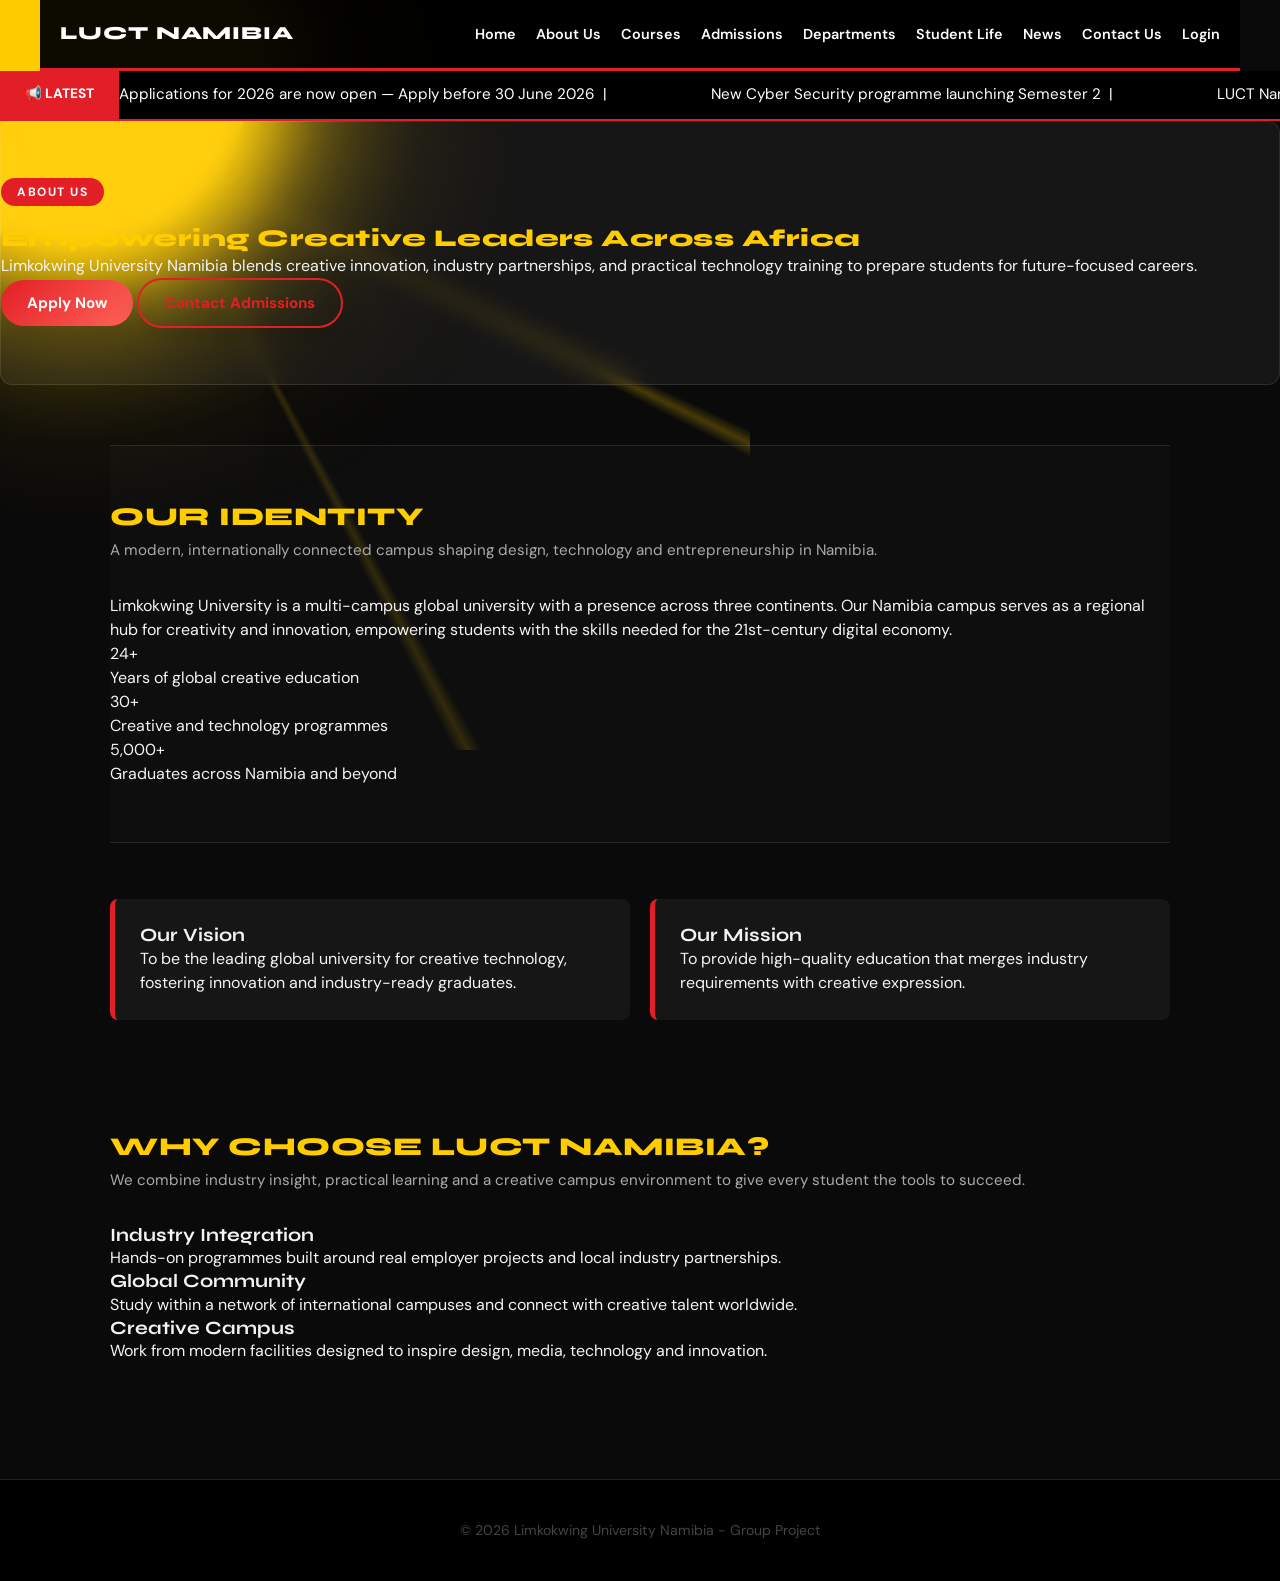
==== commit b71d6901: "JUST VERY FEW CHANGES HOPE IT WONT AFFECT ANYTHING" ====
--- a/about.html
+++ b/about.html
@@ -45,7 +45,7 @@
     <section class="about-banner section">
         <div class="banner-copywrap">
             <span class="hero-badge">About Us</span>
-            <h1>Empowering Creative Leaders Across Africa</h1>
+            <h1 class="page-heading">Empowering Creative Leaders Across Africa</h1>
             <p class="banner-copy">Limkokwing University Namibia blends creative innovation, industry partnerships, and practical technology training to prepare students for future-focused careers.</p>
             <div class="banner-actions">
                 <a href="admissions.html" class="btn">Apply Now</a>
--- a/style.css
+++ b/style.css
@@ -1,10 +1,5 @@
-
-/* =============================================
-   LIMKOKWING UNIVERSITY NAMIBIA — MASTER STYLESHEET
-   Updated: Consistent typography (Syne + DM Sans) across all pages
-   ============================================= */
-
-/* --- 0. FONTS (loaded here so every page gets them via style.css) --- */
+/*google font family link*/
+
 @import url('https://fonts.googleapis.com/css2?family=Syne:wght@400;600;700;800&family=DM+Sans:ital,opsz,wght@0,9..40,300;0,9..40,400;0,9..40,500;0,9..40,600;0,9..40,700;1,9..40,300&display=swap');
 
 /* --- 1. RESET --- */
@@ -41,19 +36,25 @@
     min-height: 100vh;
 }
 
-/* All headings use Syne site-wide — no per-page override needed */
+
 h1, h2, h3, h4, h5, h6 {
     font-family: var(--font-display);
     font-weight: 700;
     line-height: 1.2;
 }
 
-/* Body copy always DM Sans */
+.page-heading {
+    color: #ffcc00;
+    font-family: var(--font-display);
+    font-weight: 800;
+    letter-spacing: 0.02em;
+}
+
 p, li, label, input, select, textarea, button, a {
     font-family: var(--font-body);
 }
 
-/* --- 4. BACKGROUND EFFECTS --- */
+
 body::before {
     content: '';
     position: fixed;
@@ -363,6 +364,118 @@
     margin-top: 16px;
 }
 
+.more-news-wrap {
+    display: flex;
+    align-items: flex-start;
+    justify-content: space-between;
+    gap: 20px;
+    flex-wrap: wrap;
+}
+
+.more-news-info {
+    max-width: 480px;
+}
+
+.more-news-actions {
+    display: flex;
+    align-items: center;
+    gap: 28px;
+    margin-left: auto;
+    flex-wrap: wrap;
+}
+
+.admin-note {
+    position: relative;
+    color: #ffcc00;
+    font-weight: 700;
+    letter-spacing: 0.05em;
+    padding-left: 10px;
+    margin: 0 18px;
+    min-width: 170px;
+}
+
+.admin-note::after {
+    content: '';
+    position: absolute;
+    right: -20px;
+    top: 50%;
+    transform: translateY(-50%);
+    width: 18px;
+    height: 2px;
+    background: #ffcc00;
+}
+
+.admin-note::before {
+    content: '▶';
+    position: absolute;
+    right: -8px;
+    top: 50%;
+    transform: translate(0, -50%);
+    color: #ffcc00;
+    font-size: 0.95rem;
+}
+
+.news-explorer-container {
+    margin-top: 20px;
+    background: rgba(255, 255, 255, 0.05);
+    border: 1px solid rgba(255, 255, 255, 0.1);
+    border-radius: 14px;
+    padding: 18px;
+}
+
+.news-message {
+    margin-top: 18px;
+    color: #ffd966;
+    font-size: 0.95rem;
+}
+
+.news-message.success {
+    color: #8ef2a2;
+}
+
+.news-message.error {
+    color: #ff8c8c;
+}
+
+.explorer-header {
+    display: flex;
+    align-items: center;
+    justify-content: space-between;
+    gap: 16px;
+    margin-bottom: 16px;
+}
+
+.explorer-title {
+    font-weight: 700;
+    color: #fff;
+}
+
+.visitor-table {
+    width: 100%;
+    border-collapse: collapse;
+}
+
+.visitor-table th,
+.visitor-table td {
+    padding: 12px 14px;
+    border-bottom: 1px solid rgba(255, 255, 255, 0.08);
+    text-align: left;
+    font-family: var(--font-body);
+    font-size: 0.95rem;
+}
+
+.visitor-table th {
+    color: var(--gold);
+    text-transform: uppercase;
+    letter-spacing: 0.04em;
+    font-size: 0.84rem;
+}
+
+.news-explorer-container p {
+    margin: 0;
+    color: #ddd;
+}
+
 /* --- 10. HERO --- */
 .hero {
     position: relative;
